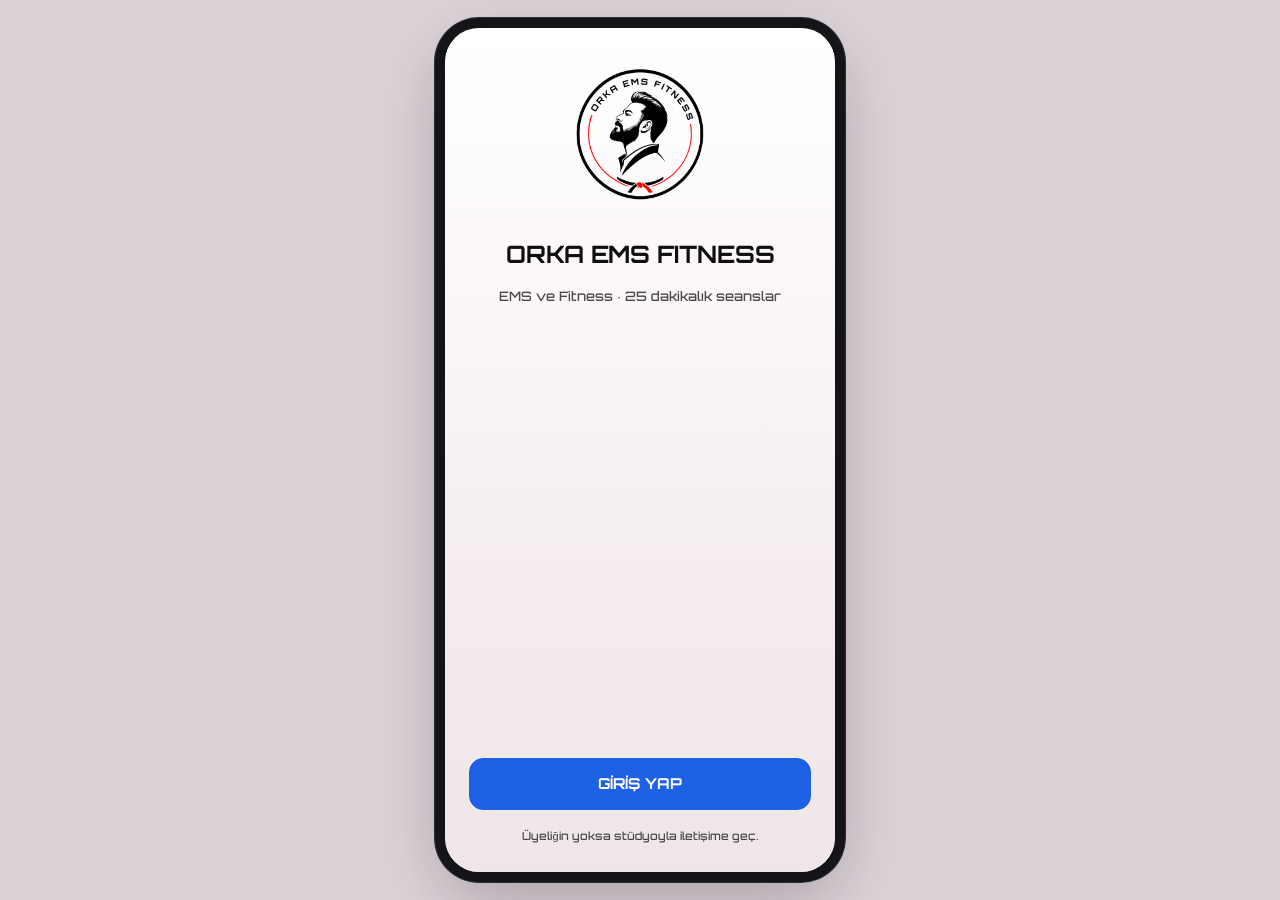
==== uygulama/index.html @ 57547cfa "baseline: recover live production PWA v7 into source control Canlı production (https://orkafitness.v" ====
<!doctype html>
<html lang="tr">
<head>
<meta charset="utf-8">
<meta name="viewport" content="width=device-width, initial-scale=1, viewport-fit=cover">
<title>Orka EMS Fitness — Randevu</title>
<meta name="description" content="Orka EMS Fitness randevu uygulaması. 25 dakikalık EMS ve Fitness seansları, Burdur.">
<meta name="theme-color" content="#faf4f5">
<meta name="apple-mobile-web-app-capable" content="yes">
<meta name="apple-mobile-web-app-status-bar-style" content="default">
<meta name="apple-mobile-web-app-title" content="Orka EMS">
<meta name="mobile-web-app-capable" content="yes">

<meta property="og:title" content="Orka EMS Fitness — Randevu">
<meta property="og:description" content="25 dakikalık EMS ve Fitness seansları. Randevunu uygulamadan al.">
<meta property="og:type" content="website">
<meta property="og:image" content="icons/icon-512.png">
<meta property="og:locale" content="tr_TR">

<link rel="manifest" href="manifest.webmanifest">
<link rel="icon" href="icons/favicon-64.png" sizes="64x64">
<link rel="apple-touch-icon" href="icons/apple-touch-icon.png">

<link rel="preconnect" href="https://fonts.googleapis.com">
<link rel="preconnect" href="https://fonts.gstatic.com" crossorigin>
<link rel="stylesheet" href="https://fonts.googleapis.com/css2?family=Orbitron:wght@500;700&display=swap">
<link rel="stylesheet" href="css/app.css?v=7">
</head>
<body>
<div id="app" class="app"></div>

<!-- ?v= sürüm damgası: tarayıcı ve servis çalışanı önbelleğinin
     güncellemeden sonra eski dosyayı vermesini engeller. Kod değişince artır. -->
<script src="js/rules.js?v=7"></script>
<script src="js/store.js?v=7"></script>
<script src="js/screens.js?v=7"></script>
<script src="js/admin.js?v=7"></script>
<script src="js/app.js?v=7"></script>
</body>
</html>
---- uygulama/css/app.css ----
/* Orka EMS Fitness — tasarım sistemi
   Token'lar Figma dosyasındaki "Orka EMS / Color" koleksiyonuyla birebir aynı.
   Tipografi ve yerleşim kuralları PRD v0.2 §11. */

:root {
  --text: #0f0f12;
  --card: #ffffff;
  --bg-0: #ffffff;
  --bg-1: #faf4f5;
  --bg-2: #f3ebee;
  --bg-3: #efe6ea;
  --blue: #1f61e5;
  --border: #e0e0e5;
  --green: #1f9454;
  --orange: #f58c1a;
  --red: #e8141f;

  --pad: 24px;
  --radius-card: 16px;
  --radius-btn: 14px;
  --tab-h: 82px;

  --font: 'Orbitron', 'Segoe UI', Helvetica, Arial, sans-serif;
}

* { box-sizing: border-box; -webkit-tap-highlight-color: transparent; }

html, body {
  margin: 0;
  height: 100%;
  overscroll-behavior-y: none;
}

body {
  font-family: var(--font);
  font-weight: 500;
  color: var(--text);
  background: #dcd3d8;
  display: flex;
  align-items: center;
  justify-content: center;
  -webkit-font-smoothing: antialiased;
}

/* ---------- telefon kolonu ---------- */
.app {
  position: relative;
  width: 100%;
  max-width: 430px;
  height: 100%;
  background: linear-gradient(180deg, var(--bg-0) 0%, var(--bg-1) 40%, var(--bg-2) 70%, var(--bg-3) 100%);
  display: flex;
  flex-direction: column;
  overflow: hidden;
}

@media (min-width: 560px) and (min-height: 700px) {
  body { padding: 24px 0; }
  .app {
    width: 390px;
    height: min(844px, calc(100vh - 48px));
    border-radius: 34px;
    box-shadow: 0 24px 70px rgba(15, 15, 18, .28), 0 0 0 10px #16161a, 0 0 0 11px #33333a;
  }
}

.view {
  flex: 1;
  overflow-y: auto;
  -webkit-overflow-scrolling: touch;
  padding: 32px var(--pad) 28px;
  display: flex;
  flex-direction: column;
  gap: 18px;
}
.view.has-tabs { padding-bottom: calc(var(--tab-h) + 20px); }
.view.centered { justify-content: center; }
/* Dikey flex'te çocuklar varsayılan olarak ezilir — .spacer dışında hiçbiri küçülmesin */
.view > *:not(.spacer) { flex-shrink: 0; }

/* ---------- tipografi ---------- */
.title { font-size: 24px; font-weight: 700; line-height: 1.2; text-align: center; margin: 0; }
.title.left { text-align: left; }
.sub { font-size: 13px; font-weight: 500; text-align: center; margin: 0; opacity: .75; line-height: 1.5; }
.sub.left { text-align: left; }
.eyebrow {
  font-size: 11px; font-weight: 700; letter-spacing: .22em;
  color: var(--red); margin: 0; text-transform: uppercase;
}
.eyebrow.blue { color: var(--blue); }
.muted { opacity: .55; }
.small { font-size: 11px; }

/* ---------- kart ---------- */
.card {
  background: var(--card);
  border: 1px solid var(--border);
  border-radius: var(--radius-card);
  padding: 18px;
  display: flex;
  flex-direction: column;
  gap: 8px;
}
.card.green  { border-color: var(--green);  border-width: 2px; }
.card.orange { border-color: var(--orange); border-width: 2px; }
.card.red    { border-color: var(--red);    border-width: 2px; }
.card.blue   { border-color: var(--blue);   border-width: 2px; }
.card h3 { margin: 0; font-size: 16px; font-weight: 700; }
.card p  { margin: 0; font-size: 13px; font-weight: 500; line-height: 1.55; }
.card.tap { cursor: pointer; text-align: left; width: 100%; font-family: inherit; color: inherit; }
.card.tap:active { transform: scale(.985); }

/* ---------- buton ---------- */
.btn {
  appearance: none;
  font-family: inherit;
  font-size: 15px;
  font-weight: 700;
  border-radius: var(--radius-btn);
  min-height: 52px;
  padding: 0 18px;
  display: flex;
  align-items: center;
  justify-content: center;
  gap: 8px;
  cursor: pointer;
  border: 1px solid transparent;
  transition: transform .12s ease, opacity .12s ease;
}
.btn:active { transform: scale(.98); }
.btn--primary { background: var(--blue); color: #fff; border-color: var(--blue); }
.btn--secondary { background: var(--card); color: var(--text); border-color: var(--text); min-height: 50px; }
.btn--danger { background: var(--card); color: var(--red); border-color: var(--red); min-height: 50px; }
.btn[disabled] { opacity: .35; pointer-events: none; }
.btn-row { display: flex; gap: 10px; }
.btn-row .btn { flex: 1; }

/* ---------- geri ---------- */
.topbar { display: flex; align-items: center; gap: 10px; min-height: 44px; margin: -6px 0 -4px; }
.back {
  width: 44px; height: 44px; margin-left: -10px;
  display: flex; align-items: center; justify-content: center;
  background: none; border: 0; cursor: pointer; padding: 0;
}
.back svg { display: block; }
.topbar .title { flex: 1; margin-right: 34px; }

/* ---------- durum rozeti ---------- */
.pill {
  display: inline-flex; align-items: center; gap: 6px;
  padding: 4px 9px; border-radius: 999px;
  border: 1px solid var(--border); background: var(--card);
  font-size: 10px; font-weight: 700; letter-spacing: .08em;
  white-space: nowrap;
}
.pill i { width: 7px; height: 7px; border-radius: 50%; background: var(--border); display: block; }
.pill.green  { border-color: var(--green); }  .pill.green i  { background: var(--green); }
.pill.orange { border-color: var(--orange); } .pill.orange i { background: var(--orange); }
.pill.red    { border-color: var(--red); }    .pill.red i    { background: var(--red); }
.pill.blue   { border-color: var(--blue); }   .pill.blue i   { background: var(--blue); }

/* ---------- logo ---------- */
.logo { display: block; margin: 0 auto; }

/* ---------- tarih şeridi ---------- */
.datestrip { display: flex; gap: 10px; overflow-x: auto; padding-bottom: 4px; scrollbar-width: none; }
.datestrip::-webkit-scrollbar { display: none; }
.datechip {
  flex: 0 0 auto; min-width: 78px; padding: 9px 12px;
  border-radius: 12px; border: 1px solid var(--border); background: var(--card);
  font-family: inherit; font-size: 12px; font-weight: 700; color: var(--text);
  cursor: pointer; text-align: center; line-height: 1.35;
}
.datechip span { display: block; font-size: 10px; font-weight: 500; opacity: .6; }
.datechip.active { background: var(--blue); border-color: var(--blue); color: #fff; }
.datechip.active span { opacity: .85; }
.datechip.closed { opacity: .4; }

/* ---------- seans ızgarası ---------- */
.slotgrid { display: grid; grid-template-columns: repeat(3, 1fr); gap: 10px; }
.slot {
  font-family: inherit; cursor: pointer;
  border-radius: 12px; padding: 11px 4px 9px;
  border: 1px solid var(--text); color: var(--text);
  display: flex; flex-direction: column; align-items: center; gap: 3px;
  font-size: 15px; font-weight: 700;
}
.slot em { font-style: normal; font-size: 8px; font-weight: 700; letter-spacing: .06em; opacity: .8; }
.slot.green  { background: var(--green); }
.slot.orange { background: var(--orange); }
.slot.red    { background: var(--red); color: #fff; }
.slot.red em { opacity: .9; }
.slot.sel { outline: 3px solid var(--blue); outline-offset: 2px; }
.slot:disabled { cursor: not-allowed; }

.legend { display: flex; flex-wrap: wrap; gap: 8px; }

/* ---------- alt navigasyon ---------- */
.tabbar {
  position: absolute; left: var(--pad); right: var(--pad); bottom: 16px;
  height: 66px; background: var(--card);
  border: 1px solid var(--border); border-radius: var(--radius-card);
  display: grid; grid-template-columns: repeat(4, 1fr);
  align-items: center;
  box-shadow: 0 6px 20px rgba(15,15,18,.06);
}
.tab {
  background: none; border: 0; cursor: pointer; font-family: inherit;
  display: flex; flex-direction: column; align-items: center; gap: 5px;
  color: var(--text); padding: 0; position: relative;
}
.tab span { font-size: 9px; font-weight: 700; letter-spacing: .04em; }
.tab.active { color: var(--blue); }
.tab .dot {
  position: absolute; top: -3px; right: 50%; margin-right: -19px;
  width: 8px; height: 8px; border-radius: 50%; background: var(--red);
  border: 1.5px solid var(--card);
}

/* ---------- form ---------- */
.field { display: flex; flex-direction: column; gap: 8px; }
.field label { font-size: 11px; font-weight: 700; letter-spacing: .14em; opacity: .7; }
.input {
  font-family: inherit; font-size: 15px; font-weight: 500; color: var(--text);
  background: var(--card); border: 1px solid var(--border);
  border-radius: 12px; min-height: 52px; padding: 0 16px; width: 100%;
}
.input:focus { outline: 2px solid var(--blue); outline-offset: -1px; border-color: var(--blue); }

.codeboxes { display: flex; gap: 10px; width: 100%; }
.codebox {
  /* min-width/width 0 şart: input'un doğal genişliği (~20 karakter) flex'te
     min-width:auto ile taban kabul edilir ve kutular ekranın sağına taşar. */
  flex: 1 1 0; min-width: 0; width: 0;
  height: 58px; text-align: center; padding: 0;
  font-family: inherit; font-size: 20px; font-weight: 700; color: var(--text);
  background: var(--card); border: 1px solid var(--border); border-radius: 12px;
}
.codebox:focus { outline: none; border: 2px solid var(--blue); }

/* ---------- satır / liste ---------- */
.row { display: flex; align-items: center; gap: 10px; }
.row.between { justify-content: space-between; }
.grow { flex: 1; min-width: 0; }
.stack { display: flex; flex-direction: column; gap: 12px; }
.spacer { flex: 1; min-height: 8px; }

.kv {
  display: flex; align-items: center; gap: 12px;
  background: var(--bg-1); border-radius: 12px; padding: 12px 14px;
  font-size: 13px;
}
.kv b { margin-left: auto; font-weight: 700; }

/* ---------- kontenjan çubuğu ---------- */
.meter { display: flex; gap: 4px; height: 9px; }
.meter i { flex: 1; border-radius: 4px; background: var(--border); display: block; }
.meter i.on.green  { background: var(--green); }
.meter i.on.orange { background: var(--orange); }
.meter i.on.red    { background: var(--red); }

/* ---------- toast ---------- */
.toast {
  position: absolute; left: 50%; bottom: calc(var(--tab-h) + 26px);
  transform: translateX(-50%) translateY(10px);
  background: var(--text); color: #fff;
  font-size: 12px; font-weight: 500; letter-spacing: .02em;
  padding: 11px 16px; border-radius: 12px;
  max-width: calc(100% - 48px); text-align: center; line-height: 1.45;
  opacity: 0; pointer-events: none; transition: opacity .2s ease, transform .2s ease;
  z-index: 50;
}
.toast.show { opacity: 1; transform: translateX(-50%) translateY(0); }

/* ---------- yönetici demo ---------- */
.admin-note {
  background: var(--text); color: #fff; border-radius: 12px;
  padding: 12px 14px; font-size: 11px; line-height: 1.55;
}
.admin-note b { color: #fff; }

/* Seans kutuları — uzun dikey liste yerine ızgara */
.slotboxes {
  display: grid; gap: 10px;
  grid-template-columns: repeat(auto-fill, minmax(150px, 1fr));
}
.slotbox {
  background: var(--card); border: 1px solid var(--border);
  border-radius: 14px; padding: 12px;
  display: flex; flex-direction: column; gap: 7px;
}
.slotbox.green  { border-color: var(--green);  border-width: 2px; }
.slotbox.orange { border-color: var(--orange); border-width: 2px; }
.slotbox.red    { border-color: var(--red);    border-width: 2px; }
.slotbox.past   { opacity: .5; }
.slotbox b { font-size: 17px; font-weight: 700; }
.slotbox p { margin: 0; line-height: 1.4; }
.slotbox .who { overflow: hidden; text-overflow: ellipsis; white-space: nowrap; opacity: .7; }
.slotbox .pill { font-size: 9px; padding: 3px 7px; }
.slotbox .slotbtn { min-height: 32px; font-size: 10px; padding: 0 8px; margin-top: auto; }

/* Masaüstü yönetici çubuğu — yalnızca geniş ekranda görünür */
.adminbar { display: none; }

/* Bölüm geçişi — telefonda çip şeridi, masaüstünde üst çubuktaki menü */
.adminnav { display: flex; gap: 8px; overflow-x: auto; scrollbar-width: none; }
.adminnav::-webkit-scrollbar { display: none; }
.navchip {
  flex: 0 0 auto; font-family: inherit; cursor: pointer;
  font-size: 11px; font-weight: 700; letter-spacing: .08em;
  padding: 9px 13px; border-radius: 999px;
  background: var(--card); border: 1px solid var(--border); color: var(--text);
}
.navchip.on { background: var(--blue); border-color: var(--blue); color: #fff; }
.navchip b { color: var(--orange); margin-left: 4px; }
.navchip.on b { color: #fff; }

.adminhead { align-items: flex-end; gap: 12px; flex-wrap: wrap; }
.adminh2 { margin: 0; font-size: 21px; font-weight: 700; display: flex; align-items: center; gap: 10px; flex-wrap: wrap; }

.btn.compact { min-height: 38px; font-size: 11px; padding: 0 13px; }
.input.tiny { min-height: 38px; width: 96px; font-size: 13px; padding: 0 10px; }
.input.search { min-height: 44px; max-width: 320px; font-size: 13px; }

/* İki kolonlu panel düzeni */
.admincols { display: flex; flex-direction: column; gap: 16px; }
.admincols .col { display: flex; flex-direction: column; gap: 16px; min-width: 0; }

/* Liste satırı */
.lrow {
  display: flex; align-items: center; gap: 10px; flex-wrap: wrap;
  background: var(--bg-1); border-radius: 12px; padding: 11px 13px;
}
.lrow b { font-size: 13px; }
.lrow p { margin: 0; }

.reqcard { flex-direction: column; align-items: stretch; gap: 12px; }
.reqcard .row { flex-wrap: wrap; gap: 8px; }
.reqcard p { margin: 4px 0 0; font-size: 13px; }
.reqcard .acts { gap: 8px; }
.reqcard .acts .btn { flex: 1; }

/* Tablolar */
.tablewrap { overflow-x: auto; border-radius: 14px; border: 1px solid var(--border); background: var(--card); }
.datatable, .weektable { width: 100%; border-collapse: collapse; font-size: 12px; }
.datatable th, .weektable th {
  text-align: left; font-size: 9px; font-weight: 700; letter-spacing: .14em;
  padding: 12px 14px; background: var(--bg-1); white-space: nowrap; opacity: .7;
}
.datatable td { padding: 12px 14px; border-top: 1px solid var(--border); white-space: nowrap; }
.datatable td.muted { opacity: .55; }
.datatable td.warn { color: var(--red); font-weight: 700; }
.datatable .mono { font-variant-numeric: tabular-nums; opacity: .7; }

.weektable th { text-align: center; }
.weektable th span { display: block; font-size: 13px; letter-spacing: 0; opacity: .9; }
.weektable th.today { color: var(--blue); opacity: 1; }
.weektable tbody th {
  text-align: left; background: var(--card); border-top: 1px solid var(--border);
  font-size: 11px; letter-spacing: 0; opacity: 1; font-weight: 700;
}
.weektable td { padding: 4px; border-top: 1px solid var(--border); text-align: center; }
.weektable td.off span { opacity: .25; font-size: 11px; }
.wcell {
  width: 100%; min-width: 54px; font-family: inherit; cursor: pointer;
  font-size: 10px; font-weight: 700; letter-spacing: .04em;
  padding: 9px 4px; border-radius: 8px;
  background: var(--card); border: 1px solid var(--border); color: var(--text);
}
.wcell.green  { border-color: var(--green);  border-width: 2px; }
.wcell.orange { border-color: var(--orange); border-width: 2px; background: var(--orange); }
.wcell.red    { border-color: var(--red);    border-width: 2px; background: var(--red); color: #fff; }
.wcell.past   { opacity: .35; }

/* ---------- yönetici paneli: geniş ekran ---------- */
@media (min-width: 900px) {
  .app.full {
    width: 100%; max-width: none; height: 100%;
    border-radius: 0; box-shadow: none;
    background: var(--bg-1);
  }
  .app.full .view { padding: 0; gap: 0; }
  .app.full .view > *:not(.adminbar) {
    width: 100%; max-width: 1400px; margin-left: auto; margin-right: auto;
    padding-left: 32px; padding-right: 32px;
  }
  .app.full .view > * + *:not(.adminbar) { margin-top: 16px; }
  .app.full .view > .spacer { padding: 0; }
  .app.full .topbar { display: none; }

  .app.full .adminbar {
    display: flex; align-items: center; gap: 14px;
    background: var(--card); border-bottom: 1px solid var(--border);
    padding: 12px 32px; margin-bottom: 24px;
    max-width: none !important; padding-left: 32px !important; padding-right: 32px !important;
  }
  .adminbar b { font-size: 13px; letter-spacing: .08em; }
  .adminbar nav { display: flex; gap: 24px; margin-left: 20px; }
  .adminbar nav a { font-size: 12px; font-weight: 700; letter-spacing: .1em; opacity: .75; }
  .adminbar nav a.on { color: var(--blue); opacity: 1; }
  .adminbar .grow { flex: 1; }

  .app.full .slotboxes { grid-template-columns: repeat(auto-fill, minmax(200px, 1fr)); }
  .app.full .card .btn-row { max-width: 420px; margin-left: auto; }
  .app.full .adminnav { display: none; }          /* menü üst çubukta */
  .app.full .adminh2 { font-size: 24px; }

  .app.full .admincols { flex-direction: row; align-items: flex-start; }
  .app.full .admincols .col { flex: 1; }
  .app.full .admincols .col.side { flex: 0 0 380px; }

  .app.full .reqcard { flex-direction: row; align-items: center; }
  .app.full .reqcard .acts { flex: 0 0 auto; }
  .app.full .reqcard .acts .btn { flex: 0 0 auto; }
  .app.full .datatable, .app.full .weektable { font-size: 13px; }
}

@media (min-width: 900px) and (max-width: 1100px) {
  .adminbar nav { display: none; }
}

/* ---------- kurulum çubuğu ---------- */
.install {
  position: absolute; left: var(--pad); right: var(--pad); bottom: 16px;
  background: var(--text); color: #fff; border-radius: var(--radius-card);
  padding: 14px 16px; display: none; align-items: center; gap: 12px; z-index: 40;
}
.install.show { display: flex; }
/* Sekme çubuğu varsa kurulum çubuğu onun üstüne çıkar */
.app:has(.tabbar) .install { bottom: calc(var(--tab-h) + 12px); }
.install p { margin: 0; font-size: 12px; line-height: 1.45; flex: 1; }
.install button {
  font-family: inherit; font-size: 11px; font-weight: 700; letter-spacing: .08em;
  background: #fff; color: var(--text); border: 0; border-radius: 9px;
  padding: 9px 12px; cursor: pointer;
}
.install .x { background: none; color: #fff; opacity: .6; padding: 6px; }

.fade { animation: fade .22s ease both; }
@keyframes fade { from { opacity: 0; transform: translateY(6px); } to { opacity: 1; transform: none; } }

@media (prefers-reduced-motion: reduce) {
  .fade { animation: none; }
  .btn, .card.tap { transition: none; }
}
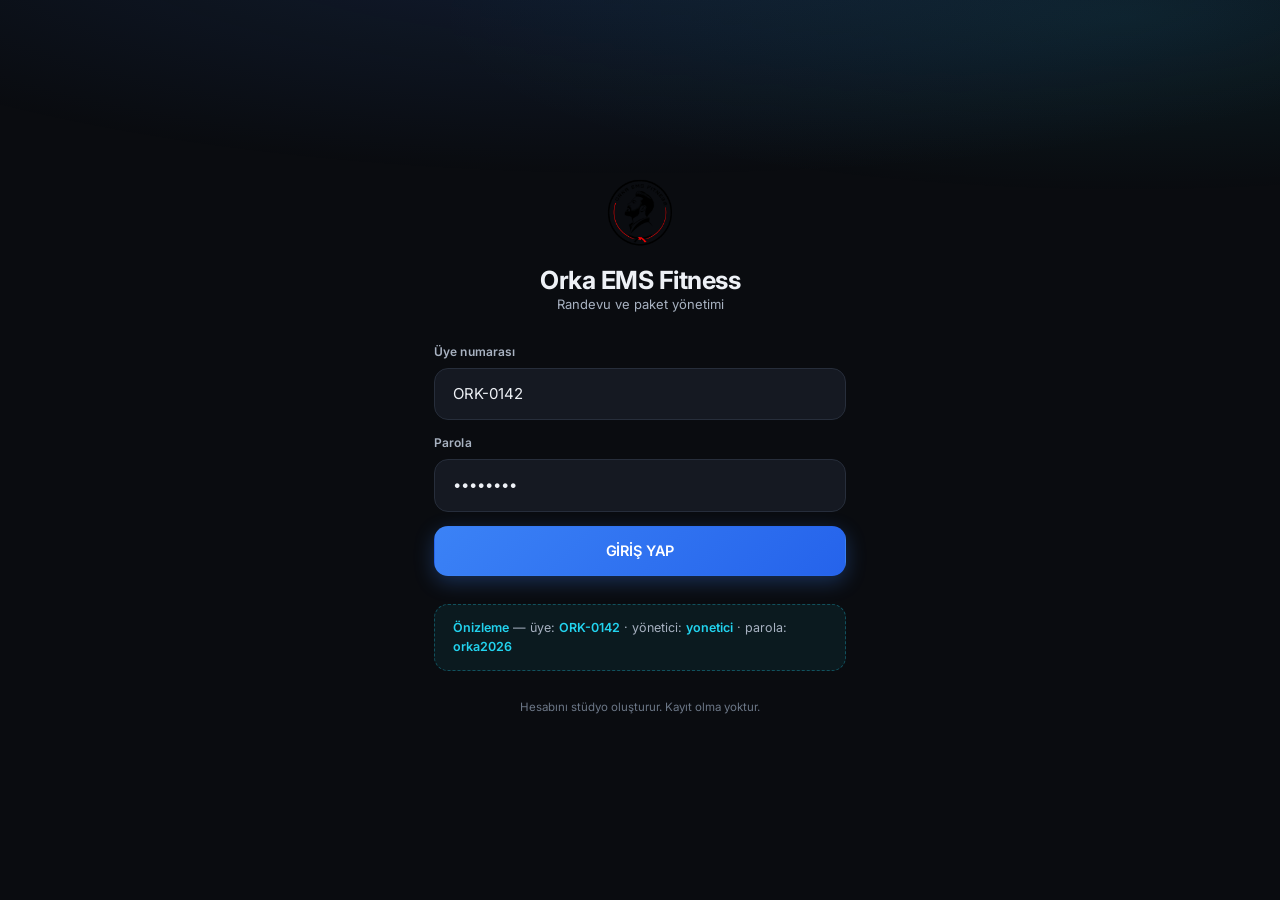
==== commit 1c1fa675: "Demo: v0.5 kurallarıyla çalışan işletme sahibi önizlemesi 17 Ağustos görüşmesinde gösterilmek üzere," ====
--- a/uygulama/index.html
+++ b/uygulama/index.html
@@ -4,18 +4,13 @@
 <meta charset="utf-8">
 <meta name="viewport" content="width=device-width, initial-scale=1, viewport-fit=cover">
 <title>Orka EMS Fitness — Randevu</title>
-<meta name="description" content="Orka EMS Fitness randevu uygulaması. 25 dakikalık EMS ve Fitness seansları, Burdur.">
-<meta name="theme-color" content="#faf4f5">
+<meta name="description" content="Orka EMS Fitness randevu uygulaması. EMS ve Fitness seansları, Burdur.">
+<meta name="theme-color" content="#0A0C10">
 <meta name="apple-mobile-web-app-capable" content="yes">
-<meta name="apple-mobile-web-app-status-bar-style" content="default">
+<meta name="apple-mobile-web-app-status-bar-style" content="black-translucent">
 <meta name="apple-mobile-web-app-title" content="Orka EMS">
 <meta name="mobile-web-app-capable" content="yes">
-
-<meta property="og:title" content="Orka EMS Fitness — Randevu">
-<meta property="og:description" content="25 dakikalık EMS ve Fitness seansları. Randevunu uygulamadan al.">
-<meta property="og:type" content="website">
-<meta property="og:image" content="icons/icon-512.png">
-<meta property="og:locale" content="tr_TR">
+<meta name="robots" content="noindex">
 
 <link rel="manifest" href="manifest.webmanifest">
 <link rel="icon" href="icons/favicon-64.png" sizes="64x64">
@@ -23,18 +18,20 @@
 
 <link rel="preconnect" href="https://fonts.googleapis.com">
 <link rel="preconnect" href="https://fonts.gstatic.com" crossorigin>
-<link rel="stylesheet" href="https://fonts.googleapis.com/css2?family=Orbitron:wght@500;700&display=swap">
-<link rel="stylesheet" href="css/app.css?v=7">
+<link rel="stylesheet" href="https://fonts.googleapis.com/css2?family=Inter:wght@400;500;600;700&display=swap">
+<link rel="stylesheet" href="css/app.css?v=demo1">
 </head>
 <body>
 <div id="app" class="app"></div>
 
-<!-- ?v= sürüm damgası: tarayıcı ve servis çalışanı önbelleğinin
-     güncellemeden sonra eski dosyayı vermesini engeller. Kod değişince artır. -->
-<script src="js/rules.js?v=7"></script>
-<script src="js/store.js?v=7"></script>
-<script src="js/screens.js?v=7"></script>
-<script src="js/admin.js?v=7"></script>
-<script src="js/app.js?v=7"></script>
+<!-- Domain motoru depo kökünden yüklenir (/domain/). Kopya yok, derleme yok:
+     iş kuralları tek yerde kalır ve framework bağımsızlığı korunur. -->
+<script type="module" src="js/main.mjs?v=demo1"></script>
+
+<noscript>
+  <p style="padding:24px;color:#EEF1F6;font-family:sans-serif">
+    Bu uygulama JavaScript gerektirir.
+  </p>
+</noscript>
 </body>
 </html>
--- a/uygulama/css/app.css
+++ b/uygulama/css/app.css
@@ -1,445 +1,497 @@
-/* Orka EMS Fitness — tasarım sistemi
-   Token'lar Figma dosyasındaki "Orka EMS / Color" koleksiyonuyla birebir aynı.
-   Tipografi ve yerleşim kuralları PRD v0.2 §11. */
+/* Orka EMS Fitness — işletme sahibi demosu tasarım sistemi
+   Yön: v0.4 §3 — koyu tema öncelikli, premium, modern sans-serif,
+   kömür yüzeyler, elektrik mavisi vurgu, ölçülü camgöbeği, cömert boşluk. */
 
 :root {
-  --text: #0f0f12;
-  --card: #ffffff;
-  --bg-0: #ffffff;
-  --bg-1: #faf4f5;
-  --bg-2: #f3ebee;
-  --bg-3: #efe6ea;
-  --blue: #1f61e5;
-  --border: #e0e0e5;
-  --green: #1f9454;
-  --orange: #f58c1a;
-  --red: #e8141f;
-
-  --pad: 24px;
-  --radius-card: 16px;
-  --radius-btn: 14px;
-  --tab-h: 82px;
-
-  --font: 'Orbitron', 'Segoe UI', Helvetica, Arial, sans-serif;
-}
-
-* { box-sizing: border-box; -webkit-tap-highlight-color: transparent; }
-
-html, body {
-  margin: 0;
-  height: 100%;
-  overscroll-behavior-y: none;
-}
+  color-scheme: dark;
+
+  --bg:        #0A0C10;
+  --bg-soft:   #0F1218;
+  --surface:   #151922;
+  --surface-2: #1C212C;
+  --surface-3: #232936;
+  --border:    #272E3B;
+  --border-soft: #1E2430;
+
+  --text:      #EEF1F6;
+  --text-2:    #A8B2C1;
+  --muted:     #6C7787;
+
+  --accent:    #3B82F6;
+  --accent-2:  #22D3EE;
+  --accent-dim: #1E3A8A;
+
+  --ok:        #34D399;
+  --warn:      #FBBF24;
+  --bad:       #F87171;
+
+  --r-sm: 10px;
+  --r:    14px;
+  --r-lg: 20px;
+  --r-xl: 28px;
+
+  --sp-1: 6px;  --sp-2: 10px; --sp-3: 14px;
+  --sp-4: 18px; --sp-5: 24px; --sp-6: 32px; --sp-7: 44px;
+
+  --shadow: 0 1px 2px rgba(0,0,0,.4), 0 8px 24px rgba(0,0,0,.28);
+  --shadow-lg: 0 2px 4px rgba(0,0,0,.4), 0 20px 48px rgba(0,0,0,.44);
+
+  --font: 'Inter', -apple-system, BlinkMacSystemFont, 'Segoe UI', Roboto, sans-serif;
+
+  --tab-h: 62px;
+  --safe-b: env(safe-area-inset-bottom, 0px);
+  --safe-t: env(safe-area-inset-top, 0px);
+}
+
+* { box-sizing: border-box; margin: 0; padding: 0; -webkit-tap-highlight-color: transparent; }
+
+html, body { height: 100%; }
 
 body {
+  background: var(--bg);
+  color: var(--text);
   font-family: var(--font);
-  font-weight: 500;
-  color: var(--text);
-  background: #dcd3d8;
-  display: flex;
-  align-items: center;
-  justify-content: center;
+  font-size: 15px;
+  line-height: 1.5;
   -webkit-font-smoothing: antialiased;
-}
-
-/* ---------- telefon kolonu ---------- */
+  overflow-x: hidden;
+}
+
+/* Uygulama kabuğu — telefon çerçevesi, geniş ekranda ortalanır */
 .app {
   position: relative;
   width: 100%;
-  max-width: 430px;
-  height: 100%;
-  background: linear-gradient(180deg, var(--bg-0) 0%, var(--bg-1) 40%, var(--bg-2) 70%, var(--bg-3) 100%);
+  max-width: 460px;
+  min-height: 100dvh;
+  margin: 0 auto;
+  background: var(--bg);
   display: flex;
   flex-direction: column;
-  overflow: hidden;
-}
-
-@media (min-width: 560px) and (min-height: 700px) {
-  body { padding: 24px 0; }
-  .app {
-    width: 390px;
-    height: min(844px, calc(100vh - 48px));
-    border-radius: 34px;
-    box-shadow: 0 24px 70px rgba(15, 15, 18, .28), 0 0 0 10px #16161a, 0 0 0 11px #33333a;
-  }
+  overflow-x: hidden;
+}
+.app.wide { max-width: none; }
+
+/* Arka plandaki yumuşak ışık — düz siyahı kırar */
+.app::before {
+  content: '';
+  position: fixed;
+  inset: 0 0 auto 0;
+  height: 420px;
+  background:
+    radial-gradient(120% 100% at 50% -20%, rgba(59,130,246,.16), transparent 62%),
+    radial-gradient(90% 70% at 88% 4%, rgba(34,211,238,.09), transparent 60%);
+  pointer-events: none;
+  z-index: 0;
 }
 
 .view {
+  position: relative;
+  z-index: 1;
   flex: 1;
-  overflow-y: auto;
-  -webkit-overflow-scrolling: touch;
-  padding: 32px var(--pad) 28px;
   display: flex;
   flex-direction: column;
-  gap: 18px;
-}
-.view.has-tabs { padding-bottom: calc(var(--tab-h) + 20px); }
-.view.centered { justify-content: center; }
-/* Dikey flex'te çocuklar varsayılan olarak ezilir — .spacer dışında hiçbiri küçülmesin */
-.view > *:not(.spacer) { flex-shrink: 0; }
+  gap: var(--sp-4);
+  padding: calc(var(--safe-t) + var(--sp-5)) var(--sp-5) var(--sp-6);
+  animation: rise .28s cubic-bezier(.2,.7,.3,1);
+}
+.view.has-tabs { padding-bottom: calc(var(--tab-h) + var(--safe-b) + var(--sp-6)); }
+.view > * { flex-shrink: 0; }
+
+@keyframes rise { from { opacity: 0; transform: translateY(8px); } to { opacity: 1; transform: none; } }
 
 /* ---------- tipografi ---------- */
-.title { font-size: 24px; font-weight: 700; line-height: 1.2; text-align: center; margin: 0; }
-.title.left { text-align: left; }
-.sub { font-size: 13px; font-weight: 500; text-align: center; margin: 0; opacity: .75; line-height: 1.5; }
-.sub.left { text-align: left; }
+h1 { font-size: 25px; font-weight: 700; letter-spacing: -.02em; line-height: 1.2; }
+h2 { font-size: 19px; font-weight: 650; letter-spacing: -.015em; }
+h3 { font-size: 16px; font-weight: 600; letter-spacing: -.01em; }
+p  { color: var(--text-2); }
+.small  { font-size: 13px; }
+.tiny   { font-size: 11.5px; }
+.muted  { color: var(--muted); }
+.dim    { color: var(--text-2); }
+.center { text-align: center; }
+.mono   { font-variant-numeric: tabular-nums; }
+
 .eyebrow {
-  font-size: 11px; font-weight: 700; letter-spacing: .22em;
-  color: var(--red); margin: 0; text-transform: uppercase;
-}
-.eyebrow.blue { color: var(--blue); }
-.muted { opacity: .55; }
-.small { font-size: 11px; }
-
-/* ---------- kart ---------- */
+  font-size: 11px; font-weight: 650; letter-spacing: .09em;
+  text-transform: uppercase; color: var(--muted);
+}
+.eyebrow.accent { color: var(--accent-2); }
+
+.row { display: flex; align-items: center; gap: var(--sp-3); }
+.row.between { justify-content: space-between; }
+.row.wrap { flex-wrap: wrap; }
+.grow { flex: 1; }
+.stack { display: flex; flex-direction: column; gap: var(--sp-3); }
+.stack.tight { gap: var(--sp-2); }
+
+/* ---------- üst çubuk ---------- */
+.topbar {
+  display: flex; align-items: center; gap: var(--sp-3);
+  min-height: 40px; margin-bottom: calc(var(--sp-1) * -1);
+}
+.topbar h1 { flex: 1; font-size: 21px; }
+.iconbtn {
+  display: grid; place-items: center;
+  width: 40px; height: 40px; flex: 0 0 40px;
+  border-radius: 12px; border: 1px solid var(--border);
+  background: var(--surface); color: var(--text);
+  cursor: pointer; transition: background .15s, border-color .15s;
+}
+.iconbtn:hover { background: var(--surface-2); border-color: var(--surface-3); }
+.iconbtn.ghost { background: transparent; border-color: transparent; }
+.iconbtn.ghost:hover { background: var(--surface); }
+
+/* ---------- kartlar ---------- */
 .card {
-  background: var(--card);
-  border: 1px solid var(--border);
-  border-radius: var(--radius-card);
-  padding: 18px;
-  display: flex;
-  flex-direction: column;
-  gap: 8px;
-}
-.card.green  { border-color: var(--green);  border-width: 2px; }
-.card.orange { border-color: var(--orange); border-width: 2px; }
-.card.red    { border-color: var(--red);    border-width: 2px; }
-.card.blue   { border-color: var(--blue);   border-width: 2px; }
-.card h3 { margin: 0; font-size: 16px; font-weight: 700; }
-.card p  { margin: 0; font-size: 13px; font-weight: 500; line-height: 1.55; }
-.card.tap { cursor: pointer; text-align: left; width: 100%; font-family: inherit; color: inherit; }
-.card.tap:active { transform: scale(.985); }
-
-/* ---------- buton ---------- */
+  background: var(--surface);
+  border: 1px solid var(--border-soft);
+  border-radius: var(--r-lg);
+  padding: var(--sp-4);
+  display: flex; flex-direction: column; gap: var(--sp-2);
+}
+.card.flat { background: var(--bg-soft); }
+.card.tap {
+  cursor: pointer; text-align: left; width: 100%;
+  font: inherit; color: inherit;
+  transition: transform .12s, border-color .15s, background .15s;
+}
+.card.tap:hover { border-color: var(--surface-3); background: var(--surface-2); }
+.card.tap:active { transform: scale(.988); }
+
+/* Öne çıkan kart — sıradaki randevu */
+.hero {
+  position: relative; overflow: hidden;
+  background: linear-gradient(152deg, #1B2A4A 0%, #16202F 46%, var(--surface) 100%);
+  border: 1px solid rgba(59,130,246,.28);
+  border-radius: var(--r-xl);
+  padding: var(--sp-5);
+  display: flex; flex-direction: column; gap: var(--sp-3);
+}
+.hero::after {
+  content: ''; position: absolute; right: -60px; top: -70px;
+  width: 210px; height: 210px; border-radius: 50%;
+  background: radial-gradient(circle, rgba(34,211,238,.20), transparent 68%);
+}
+.hero > * { position: relative; z-index: 1; }
+.hero .when { font-size: 30px; font-weight: 700; letter-spacing: -.03em; }
+
+/* ---------- düğmeler ---------- */
 .btn {
-  appearance: none;
-  font-family: inherit;
-  font-size: 15px;
-  font-weight: 700;
-  border-radius: var(--radius-btn);
-  min-height: 52px;
-  padding: 0 18px;
-  display: flex;
-  align-items: center;
-  justify-content: center;
-  gap: 8px;
-  cursor: pointer;
-  border: 1px solid transparent;
-  transition: transform .12s ease, opacity .12s ease;
-}
-.btn:active { transform: scale(.98); }
-.btn--primary { background: var(--blue); color: #fff; border-color: var(--blue); }
-.btn--secondary { background: var(--card); color: var(--text); border-color: var(--text); min-height: 50px; }
-.btn--danger { background: var(--card); color: var(--red); border-color: var(--red); min-height: 50px; }
-.btn[disabled] { opacity: .35; pointer-events: none; }
-.btn-row { display: flex; gap: 10px; }
-.btn-row .btn { flex: 1; }
-
-/* ---------- geri ---------- */
-.topbar { display: flex; align-items: center; gap: 10px; min-height: 44px; margin: -6px 0 -4px; }
-.back {
-  width: 44px; height: 44px; margin-left: -10px;
-  display: flex; align-items: center; justify-content: center;
-  background: none; border: 0; cursor: pointer; padding: 0;
-}
-.back svg { display: block; }
-.topbar .title { flex: 1; margin-right: 34px; }
-
-/* ---------- durum rozeti ---------- */
+  display: inline-flex; align-items: center; justify-content: center; gap: 8px;
+  min-height: 50px; padding: 0 var(--sp-5);
+  border-radius: var(--r); border: 1px solid transparent;
+  font: inherit; font-size: 14.5px; font-weight: 600; letter-spacing: -.01em;
+  cursor: pointer; width: 100%;
+  transition: transform .12s, filter .15s, background .15s;
+}
+.btn:active { transform: scale(.985); }
+.btn--primary {
+  background: linear-gradient(135deg, var(--accent), #2563EB);
+  color: #fff; box-shadow: 0 6px 20px rgba(59,130,246,.30);
+}
+.btn--primary:hover { filter: brightness(1.08); }
+.btn--secondary { background: var(--surface-2); color: var(--text); border-color: var(--border); }
+.btn--secondary:hover { background: var(--surface-3); }
+.btn--ghost { background: transparent; color: var(--text-2); border-color: var(--border); }
+.btn--ghost:hover { color: var(--text); border-color: var(--surface-3); }
+.btn--danger { background: rgba(248,113,113,.12); color: var(--bad); border-color: rgba(248,113,113,.3); }
+.btn--danger:hover { background: rgba(248,113,113,.2); }
+.btn.compact { min-height: 40px; padding: 0 var(--sp-4); font-size: 13px; width: auto; }
+.btn[disabled] { opacity: .42; pointer-events: none; }
+
+/* ---------- rozetler ---------- */
 .pill {
   display: inline-flex; align-items: center; gap: 6px;
-  padding: 4px 9px; border-radius: 999px;
-  border: 1px solid var(--border); background: var(--card);
-  font-size: 10px; font-weight: 700; letter-spacing: .08em;
+  padding: 5px 11px; border-radius: 999px;
+  font-size: 11.5px; font-weight: 600; letter-spacing: .01em;
+  background: var(--surface-2); color: var(--text-2); border: 1px solid var(--border);
   white-space: nowrap;
 }
-.pill i { width: 7px; height: 7px; border-radius: 50%; background: var(--border); display: block; }
-.pill.green  { border-color: var(--green); }  .pill.green i  { background: var(--green); }
-.pill.orange { border-color: var(--orange); } .pill.orange i { background: var(--orange); }
-.pill.red    { border-color: var(--red); }    .pill.red i    { background: var(--red); }
-.pill.blue   { border-color: var(--blue); }   .pill.blue i   { background: var(--blue); }
-
-/* ---------- logo ---------- */
-.logo { display: block; margin: 0 auto; }
+.pill i { width: 6px; height: 6px; border-radius: 50%; background: currentColor; }
+.pill.ok   { color: var(--ok);   background: rgba(52,211,153,.10); border-color: rgba(52,211,153,.26); }
+.pill.warn { color: var(--warn); background: rgba(251,191,36,.10); border-color: rgba(251,191,36,.26); }
+.pill.bad  { color: var(--bad);  background: rgba(248,113,113,.10); border-color: rgba(248,113,113,.26); }
+.pill.blue { color: var(--accent-2); background: rgba(34,211,238,.10); border-color: rgba(34,211,238,.26); }
+
+/* ---------- kullanım ölçerleri ---------- */
+.usage { display: flex; gap: var(--sp-3); }
+.usage .cell {
+  flex: 1; background: var(--surface); border: 1px solid var(--border-soft);
+  border-radius: var(--r); padding: var(--sp-3) var(--sp-4);
+  display: flex; flex-direction: column; gap: 8px;
+}
+.usage .val { font-size: 21px; font-weight: 700; letter-spacing: -.02em; }
+.usage .val span { font-size: 13px; font-weight: 500; color: var(--muted); }
+.bar { height: 5px; border-radius: 99px; background: var(--surface-3); overflow: hidden; }
+.bar > i { display: block; height: 100%; border-radius: 99px;
+  background: linear-gradient(90deg, var(--accent), var(--accent-2)); }
+
+/* ---------- seçim listeleri ---------- */
+.choice {
+  display: flex; align-items: center; gap: var(--sp-4);
+  background: var(--surface); border: 1px solid var(--border-soft);
+  border-radius: var(--r-lg); padding: var(--sp-4) var(--sp-4);
+  cursor: pointer; width: 100%; text-align: left; font: inherit; color: inherit;
+  transition: border-color .15s, background .15s, transform .12s;
+}
+.choice:hover { border-color: var(--accent); background: var(--surface-2); }
+.choice:active { transform: scale(.99); }
+.choice .ico {
+  display: grid; place-items: center; width: 46px; height: 46px; flex: 0 0 46px;
+  border-radius: 14px; background: rgba(59,130,246,.13); color: var(--accent-2);
+}
+.choice .txt { flex: 1; display: flex; flex-direction: column; gap: 2px; }
 
 /* ---------- tarih şeridi ---------- */
-.datestrip { display: flex; gap: 10px; overflow-x: auto; padding-bottom: 4px; scrollbar-width: none; }
-.datestrip::-webkit-scrollbar { display: none; }
-.datechip {
-  flex: 0 0 auto; min-width: 78px; padding: 9px 12px;
-  border-radius: 12px; border: 1px solid var(--border); background: var(--card);
-  font-family: inherit; font-size: 12px; font-weight: 700; color: var(--text);
-  cursor: pointer; text-align: center; line-height: 1.35;
-}
-.datechip span { display: block; font-size: 10px; font-weight: 500; opacity: .6; }
-.datechip.active { background: var(--blue); border-color: var(--blue); color: #fff; }
-.datechip.active span { opacity: .85; }
-.datechip.closed { opacity: .4; }
-
-/* ---------- seans ızgarası ---------- */
-.slotgrid { display: grid; grid-template-columns: repeat(3, 1fr); gap: 10px; }
+.daystrip {
+  display: flex; gap: 8px; overflow-x: auto; padding-bottom: 4px;
+  scrollbar-width: none; -ms-overflow-style: none;
+}
+.daystrip::-webkit-scrollbar { display: none; }
+.day {
+  flex: 0 0 58px; display: flex; flex-direction: column; align-items: center; gap: 3px;
+  padding: 11px 0; border-radius: var(--r); cursor: pointer;
+  background: var(--surface); border: 1px solid var(--border-soft);
+  font: inherit; color: var(--text-2);
+  transition: background .15s, border-color .15s, color .15s;
+}
+.day b { font-size: 18px; font-weight: 700; color: var(--text); letter-spacing: -.02em; }
+.day em { font-style: normal; font-size: 10.5px; letter-spacing: .05em; text-transform: uppercase; }
+.day.on {
+  background: linear-gradient(150deg, var(--accent), #2563EB);
+  border-color: transparent; color: rgba(255,255,255,.85);
+  box-shadow: 0 6px 18px rgba(59,130,246,.32);
+}
+.day.on b { color: #fff; }
+.day.off { opacity: .32; pointer-events: none; }
+
+/* ---------- saat ızgarası ---------- */
+.slots { display: grid; grid-template-columns: repeat(3, 1fr); gap: 9px; }
 .slot {
-  font-family: inherit; cursor: pointer;
-  border-radius: 12px; padding: 11px 4px 9px;
-  border: 1px solid var(--text); color: var(--text);
+  padding: 13px 4px; border-radius: var(--r-sm); cursor: pointer;
+  background: var(--surface); border: 1px solid var(--border-soft);
+  font: inherit; font-size: 15px; font-weight: 600; color: var(--text);
+  font-variant-numeric: tabular-nums;
   display: flex; flex-direction: column; align-items: center; gap: 3px;
-  font-size: 15px; font-weight: 700;
-}
-.slot em { font-style: normal; font-size: 8px; font-weight: 700; letter-spacing: .06em; opacity: .8; }
-.slot.green  { background: var(--green); }
-.slot.orange { background: var(--orange); }
-.slot.red    { background: var(--red); color: #fff; }
-.slot.red em { opacity: .9; }
-.slot.sel { outline: 3px solid var(--blue); outline-offset: 2px; }
-.slot:disabled { cursor: not-allowed; }
-
-.legend { display: flex; flex-wrap: wrap; gap: 8px; }
+  transition: border-color .15s, background .15s, transform .12s;
+}
+.slot small { font-size: 10px; font-weight: 500; letter-spacing: .04em; text-transform: uppercase; color: var(--muted); }
+.slot:hover:not(.off) { border-color: var(--accent); background: var(--surface-2); }
+.slot:active:not(.off) { transform: scale(.97); }
+.slot.on {
+  background: linear-gradient(150deg, var(--accent), #2563EB);
+  border-color: transparent; color: #fff;
+  box-shadow: 0 6px 18px rgba(59,130,246,.32);
+}
+.slot.on small { color: rgba(255,255,255,.8); }
+.slot.off { opacity: .3; cursor: not-allowed; }
+.slot.off small { color: var(--muted); }
+
+/* ---------- anahtar (çift modu) ---------- */
+.switch {
+  display: flex; align-items: center; gap: var(--sp-3);
+  background: var(--bg-soft); border: 1px solid var(--border);
+  border-radius: var(--r); padding: var(--sp-3) var(--sp-4);
+  cursor: pointer; width: 100%; text-align: left; font: inherit; color: inherit;
+}
+.switch:hover { border-color: var(--surface-3); }
+.switch .knob {
+  flex: 0 0 44px; width: 44px; height: 26px; border-radius: 99px;
+  background: var(--surface-3); position: relative; transition: background .18s;
+}
+.switch .knob::after {
+  content: ''; position: absolute; top: 3px; left: 3px;
+  width: 20px; height: 20px; border-radius: 50%; background: #fff;
+  transition: transform .18s cubic-bezier(.2,.8,.2,1);
+}
+.switch.on .knob { background: var(--accent); }
+.switch.on .knob::after { transform: translateX(18px); }
 
 /* ---------- alt navigasyon ---------- */
 .tabbar {
-  position: absolute; left: var(--pad); right: var(--pad); bottom: 16px;
-  height: 66px; background: var(--card);
-  border: 1px solid var(--border); border-radius: var(--radius-card);
+  position: fixed; left: 50%; transform: translateX(-50%); bottom: 0;
+  width: 100%; max-width: 460px; z-index: 20;
   display: grid; grid-template-columns: repeat(4, 1fr);
-  align-items: center;
-  box-shadow: 0 6px 20px rgba(15,15,18,.06);
+  height: calc(var(--tab-h) + var(--safe-b));
+  padding-bottom: var(--safe-b);
+  background: rgba(12,15,20,.86);
+  backdrop-filter: blur(18px); -webkit-backdrop-filter: blur(18px);
+  border-top: 1px solid var(--border-soft);
 }
 .tab {
-  background: none; border: 0; cursor: pointer; font-family: inherit;
-  display: flex; flex-direction: column; align-items: center; gap: 5px;
-  color: var(--text); padding: 0; position: relative;
-}
-.tab span { font-size: 9px; font-weight: 700; letter-spacing: .04em; }
-.tab.active { color: var(--blue); }
+  display: flex; flex-direction: column; align-items: center; justify-content: center; gap: 3px;
+  background: none; border: none; cursor: pointer; position: relative;
+  color: var(--muted); font: inherit; font-size: 10.5px; font-weight: 550;
+  transition: color .15s;
+}
+.tab.on { color: var(--accent-2); }
 .tab .dot {
-  position: absolute; top: -3px; right: 50%; margin-right: -19px;
-  width: 8px; height: 8px; border-radius: 50%; background: var(--red);
-  border: 1.5px solid var(--card);
-}
-
-/* ---------- form ---------- */
-.field { display: flex; flex-direction: column; gap: 8px; }
-.field label { font-size: 11px; font-weight: 700; letter-spacing: .14em; opacity: .7; }
-.input {
-  font-family: inherit; font-size: 15px; font-weight: 500; color: var(--text);
-  background: var(--card); border: 1px solid var(--border);
-  border-radius: 12px; min-height: 52px; padding: 0 16px; width: 100%;
-}
-.input:focus { outline: 2px solid var(--blue); outline-offset: -1px; border-color: var(--blue); }
-
-.codeboxes { display: flex; gap: 10px; width: 100%; }
-.codebox {
-  /* min-width/width 0 şart: input'un doğal genişliği (~20 karakter) flex'te
-     min-width:auto ile taban kabul edilir ve kutular ekranın sağına taşar. */
-  flex: 1 1 0; min-width: 0; width: 0;
-  height: 58px; text-align: center; padding: 0;
-  font-family: inherit; font-size: 20px; font-weight: 700; color: var(--text);
-  background: var(--card); border: 1px solid var(--border); border-radius: 12px;
-}
-.codebox:focus { outline: none; border: 2px solid var(--blue); }
-
-/* ---------- satır / liste ---------- */
-.row { display: flex; align-items: center; gap: 10px; }
-.row.between { justify-content: space-between; }
-.grow { flex: 1; min-width: 0; }
-.stack { display: flex; flex-direction: column; gap: 12px; }
-.spacer { flex: 1; min-height: 8px; }
-
-.kv {
-  display: flex; align-items: center; gap: 12px;
-  background: var(--bg-1); border-radius: 12px; padding: 12px 14px;
-  font-size: 13px;
-}
-.kv b { margin-left: auto; font-weight: 700; }
-
-/* ---------- kontenjan çubuğu ---------- */
-.meter { display: flex; gap: 4px; height: 9px; }
-.meter i { flex: 1; border-radius: 4px; background: var(--border); display: block; }
-.meter i.on.green  { background: var(--green); }
-.meter i.on.orange { background: var(--orange); }
-.meter i.on.red    { background: var(--red); }
-
-/* ---------- toast ---------- */
+  position: absolute; top: 9px; right: calc(50% - 17px);
+  width: 7px; height: 7px; border-radius: 50%; background: var(--bad);
+  border: 2px solid #0C0F14;
+}
+
+/* ---------- bildirim ---------- */
 .toast {
-  position: absolute; left: 50%; bottom: calc(var(--tab-h) + 26px);
-  transform: translateX(-50%) translateY(10px);
-  background: var(--text); color: #fff;
-  font-size: 12px; font-weight: 500; letter-spacing: .02em;
-  padding: 11px 16px; border-radius: 12px;
-  max-width: calc(100% - 48px); text-align: center; line-height: 1.45;
-  opacity: 0; pointer-events: none; transition: opacity .2s ease, transform .2s ease;
-  z-index: 50;
-}
-.toast.show { opacity: 1; transform: translateX(-50%) translateY(0); }
-
-/* ---------- yönetici demo ---------- */
-.admin-note {
-  background: var(--text); color: #fff; border-radius: 12px;
-  padding: 12px 14px; font-size: 11px; line-height: 1.55;
-}
-.admin-note b { color: #fff; }
-
-/* Seans kutuları — uzun dikey liste yerine ızgara */
-.slotboxes {
-  display: grid; gap: 10px;
-  grid-template-columns: repeat(auto-fill, minmax(150px, 1fr));
-}
-.slotbox {
-  background: var(--card); border: 1px solid var(--border);
-  border-radius: 14px; padding: 12px;
-  display: flex; flex-direction: column; gap: 7px;
-}
-.slotbox.green  { border-color: var(--green);  border-width: 2px; }
-.slotbox.orange { border-color: var(--orange); border-width: 2px; }
-.slotbox.red    { border-color: var(--red);    border-width: 2px; }
-.slotbox.past   { opacity: .5; }
-.slotbox b { font-size: 17px; font-weight: 700; }
-.slotbox p { margin: 0; line-height: 1.4; }
-.slotbox .who { overflow: hidden; text-overflow: ellipsis; white-space: nowrap; opacity: .7; }
-.slotbox .pill { font-size: 9px; padding: 3px 7px; }
-.slotbox .slotbtn { min-height: 32px; font-size: 10px; padding: 0 8px; margin-top: auto; }
-
-/* Masaüstü yönetici çubuğu — yalnızca geniş ekranda görünür */
-.adminbar { display: none; }
-
-/* Bölüm geçişi — telefonda çip şeridi, masaüstünde üst çubuktaki menü */
-.adminnav { display: flex; gap: 8px; overflow-x: auto; scrollbar-width: none; }
-.adminnav::-webkit-scrollbar { display: none; }
-.navchip {
-  flex: 0 0 auto; font-family: inherit; cursor: pointer;
-  font-size: 11px; font-weight: 700; letter-spacing: .08em;
-  padding: 9px 13px; border-radius: 999px;
-  background: var(--card); border: 1px solid var(--border); color: var(--text);
-}
-.navchip.on { background: var(--blue); border-color: var(--blue); color: #fff; }
-.navchip b { color: var(--orange); margin-left: 4px; }
-.navchip.on b { color: #fff; }
-
-.adminhead { align-items: flex-end; gap: 12px; flex-wrap: wrap; }
-.adminh2 { margin: 0; font-size: 21px; font-weight: 700; display: flex; align-items: center; gap: 10px; flex-wrap: wrap; }
-
-.btn.compact { min-height: 38px; font-size: 11px; padding: 0 13px; }
-.input.tiny { min-height: 38px; width: 96px; font-size: 13px; padding: 0 10px; }
-.input.search { min-height: 44px; max-width: 320px; font-size: 13px; }
-
-/* İki kolonlu panel düzeni */
-.admincols { display: flex; flex-direction: column; gap: 16px; }
-.admincols .col { display: flex; flex-direction: column; gap: 16px; min-width: 0; }
-
-/* Liste satırı */
-.lrow {
-  display: flex; align-items: center; gap: 10px; flex-wrap: wrap;
-  background: var(--bg-1); border-radius: 12px; padding: 11px 13px;
-}
-.lrow b { font-size: 13px; }
-.lrow p { margin: 0; }
-
-.reqcard { flex-direction: column; align-items: stretch; gap: 12px; }
-.reqcard .row { flex-wrap: wrap; gap: 8px; }
-.reqcard p { margin: 4px 0 0; font-size: 13px; }
-.reqcard .acts { gap: 8px; }
-.reqcard .acts .btn { flex: 1; }
-
-/* Tablolar */
-.tablewrap { overflow-x: auto; border-radius: 14px; border: 1px solid var(--border); background: var(--card); }
-.datatable, .weektable { width: 100%; border-collapse: collapse; font-size: 12px; }
-.datatable th, .weektable th {
-  text-align: left; font-size: 9px; font-weight: 700; letter-spacing: .14em;
-  padding: 12px 14px; background: var(--bg-1); white-space: nowrap; opacity: .7;
-}
-.datatable td { padding: 12px 14px; border-top: 1px solid var(--border); white-space: nowrap; }
-.datatable td.muted { opacity: .55; }
-.datatable td.warn { color: var(--red); font-weight: 700; }
-.datatable .mono { font-variant-numeric: tabular-nums; opacity: .7; }
-
-.weektable th { text-align: center; }
-.weektable th span { display: block; font-size: 13px; letter-spacing: 0; opacity: .9; }
-.weektable th.today { color: var(--blue); opacity: 1; }
-.weektable tbody th {
-  text-align: left; background: var(--card); border-top: 1px solid var(--border);
-  font-size: 11px; letter-spacing: 0; opacity: 1; font-weight: 700;
-}
-.weektable td { padding: 4px; border-top: 1px solid var(--border); text-align: center; }
-.weektable td.off span { opacity: .25; font-size: 11px; }
-.wcell {
-  width: 100%; min-width: 54px; font-family: inherit; cursor: pointer;
-  font-size: 10px; font-weight: 700; letter-spacing: .04em;
-  padding: 9px 4px; border-radius: 8px;
-  background: var(--card); border: 1px solid var(--border); color: var(--text);
-}
-.wcell.green  { border-color: var(--green);  border-width: 2px; }
-.wcell.orange { border-color: var(--orange); border-width: 2px; background: var(--orange); }
-.wcell.red    { border-color: var(--red);    border-width: 2px; background: var(--red); color: #fff; }
-.wcell.past   { opacity: .35; }
-
-/* ---------- yönetici paneli: geniş ekran ---------- */
+  position: fixed; left: 50%; bottom: calc(var(--tab-h) + var(--safe-b) + 18px);
+  transform: translate(-50%, 14px); z-index: 60;
+  max-width: 400px; width: calc(100% - 40px);
+  background: var(--surface-3); color: var(--text);
+  border: 1px solid var(--border); border-radius: var(--r);
+  padding: 13px 16px; font-size: 13.5px; box-shadow: var(--shadow-lg);
+  opacity: 0; pointer-events: none; transition: opacity .2s, transform .2s;
+}
+.toast.show { opacity: 1; transform: translate(-50%, 0); }
+.toast.bad { border-color: rgba(248,113,113,.4); }
+
+/* ---------- boş durum ---------- */
+.empty {
+  display: flex; flex-direction: column; align-items: center; gap: var(--sp-3);
+  padding: var(--sp-7) var(--sp-4); text-align: center;
+  border: 1px dashed var(--border); border-radius: var(--r-lg); color: var(--muted);
+}
+
+/* ---------- giriş ---------- */
+.field { display: flex; flex-direction: column; gap: 7px; }
+.field label { font-size: 12px; font-weight: 600; color: var(--text-2); letter-spacing: .01em; }
+.field input, .field select, .field textarea {
+  background: var(--surface); border: 1px solid var(--border); border-radius: var(--r);
+  padding: 14px var(--sp-4); color: var(--text); font: inherit; font-size: 15px;
+  width: 100%; transition: border-color .15s;
+}
+.field input:focus, .field select:focus, .field textarea:focus {
+  outline: none; border-color: var(--accent);
+  box-shadow: 0 0 0 3px rgba(59,130,246,.16);
+}
+.field input::placeholder { color: var(--muted); }
+
+.brand { display: flex; flex-direction: column; align-items: center; gap: var(--sp-3); }
+.brand img { width: 76px; height: 76px; border-radius: 22px; }
+
+.demohint {
+  background: rgba(34,211,238,.07); border: 1px dashed rgba(34,211,238,.3);
+  border-radius: var(--r); padding: var(--sp-3) var(--sp-4);
+  font-size: 12.5px; color: var(--text-2);
+}
+.demohint b { color: var(--accent-2); font-weight: 600; }
+
+/* ---------- yönetici ---------- */
+.adminbar {
+  position: sticky; top: 0; z-index: 15;
+  display: flex; align-items: center; gap: var(--sp-3);
+  padding: var(--sp-3) var(--sp-5);
+  background: rgba(12,15,20,.9); backdrop-filter: blur(16px);
+  border-bottom: 1px solid var(--border-soft);
+  margin: calc(var(--sp-5) * -1) calc(var(--sp-5) * -1) 0;
+  flex-wrap: wrap;
+}
+.adminbar .logo { width: 30px; height: 30px; border-radius: 9px; }
+.adminbar nav { display: flex; gap: 3px; flex-wrap: wrap; }
+.adminbar nav a {
+  padding: 7px 13px; border-radius: 9px; cursor: pointer;
+  font-size: 12.5px; font-weight: 600; color: var(--text-2);
+}
+.adminbar nav a:hover { background: var(--surface-2); color: var(--text); }
+.adminbar nav a.on { background: var(--surface-3); color: var(--text); }
+
+.weekgrid { overflow-x: auto; border: 1px solid var(--border-soft); border-radius: var(--r); }
+.weekgrid table { border-collapse: collapse; width: 100%; min-width: 720px; font-size: 12px; }
+.weekgrid th, .weekgrid td {
+  border-bottom: 1px solid var(--border-soft); border-right: 1px solid var(--border-soft);
+  padding: 0; vertical-align: top;
+}
+.weekgrid thead th {
+  position: sticky; top: 0; z-index: 2; background: var(--surface-2);
+  padding: 9px 6px; font-size: 11px; font-weight: 650; color: var(--text-2);
+  text-align: center; letter-spacing: .03em;
+}
+.weekgrid thead th.today { color: var(--accent-2); }
+.weekgrid thead th span { display: block; font-size: 16px; color: var(--text); font-weight: 700; }
+.weekgrid tbody th {
+  width: 54px; background: var(--bg-soft); color: var(--muted);
+  font-size: 11px; font-weight: 600; padding: 6px; text-align: center;
+  font-variant-numeric: tabular-nums;
+}
+.weekgrid td.dayoff { background: repeating-linear-gradient(45deg, transparent, transparent 5px, rgba(255,255,255,.02) 5px, rgba(255,255,255,.02) 10px); }
+.weekgrid td.now { box-shadow: inset 0 2px 0 var(--accent-2); }
+
+.cell { min-height: 42px; padding: 3px; display: flex; flex-direction: column; gap: 2px; }
+.cell.drop { background: rgba(59,130,246,.14); outline: 1px dashed var(--accent); outline-offset: -2px; }
+.cell.nodrop { background: rgba(248,113,113,.10); outline: 1px dashed var(--bad); outline-offset: -2px; }
+
+.appt {
+  border-radius: 7px; padding: 5px 7px; cursor: grab;
+  background: var(--surface-2); border-left: 3px solid var(--accent);
+  font-size: 11px; line-height: 1.35; text-align: left; width: 100%;
+  color: inherit; font-family: inherit;
+  transition: transform .1s, opacity .15s;
+}
+.appt:hover { background: var(--surface-3); }
+.appt:active { cursor: grabbing; }
+.appt b { display: block; font-weight: 650; font-size: 11.5px; }
+.appt em { font-style: normal; color: var(--muted); font-size: 10px; letter-spacing: .03em; }
+.appt.fitness { border-left-color: var(--accent-2); }
+.appt.couple {
+  border-left-color: var(--warn);
+  background: linear-gradient(100deg, rgba(251,191,36,.14), var(--surface-2) 62%);
+}
+.appt.cut { opacity: .4; border-style: dashed; }
+.appt.past { opacity: .5; }
+.appt.dragging { opacity: .35; }
+
+.emptyslot {
+  border: 1px dashed var(--border); border-radius: 6px;
+  min-height: 34px; cursor: pointer; background: transparent;
+  transition: background .12s, border-color .12s;
+}
+.emptyslot:hover { background: var(--surface); border-color: var(--surface-3); }
+
+.ctxmenu {
+  position: fixed; z-index: 200; min-width: 190px;
+  background: var(--surface-2); border: 1px solid var(--border);
+  border-radius: 12px; padding: 5px; box-shadow: var(--shadow-lg);
+}
+.ctxmenu button {
+  display: block; width: 100%; text-align: left;
+  padding: 9px 12px; border-radius: 8px; border: none; background: none;
+  color: var(--text); font: inherit; font-size: 13px; cursor: pointer;
+}
+.ctxmenu button:hover { background: var(--surface-3); }
+.ctxmenu button.danger { color: var(--bad); }
+.ctxmenu hr { border: none; border-top: 1px solid var(--border); margin: 4px 0; }
+
+.sheet {
+  position: fixed; inset: 0; z-index: 100;
+  background: rgba(4,6,10,.72); backdrop-filter: blur(6px);
+  display: flex; align-items: flex-end; justify-content: center;
+  animation: fade .18s;
+}
+.sheet > div {
+  width: 100%; max-width: 460px; max-height: 88dvh; overflow-y: auto;
+  background: var(--surface); border: 1px solid var(--border);
+  border-radius: var(--r-xl) var(--r-xl) 0 0;
+  padding: var(--sp-5) var(--sp-5) calc(var(--sp-5) + var(--safe-b));
+  display: flex; flex-direction: column; gap: var(--sp-3);
+  animation: slideup .26s cubic-bezier(.2,.8,.2,1);
+}
+@keyframes fade { from { opacity: 0 } to { opacity: 1 } }
+@keyframes slideup { from { transform: translateY(24px) } to { transform: none } }
+
+.tbl { width: 100%; border-collapse: collapse; font-size: 13px; }
+.tbl th, .tbl td { padding: 10px 8px; text-align: left; border-bottom: 1px solid var(--border-soft); }
+.tbl th { font-size: 11px; text-transform: uppercase; letter-spacing: .06em; color: var(--muted); font-weight: 600; }
+.tbl tbody tr { cursor: pointer; }
+.tbl tbody tr:hover { background: var(--surface-2); }
+
+.demofoot {
+  margin-top: var(--sp-5); padding-top: var(--sp-4);
+  border-top: 1px solid var(--border-soft);
+  font-size: 11.5px; color: var(--muted); text-align: center;
+}
+
 @media (min-width: 900px) {
-  .app.full {
-    width: 100%; max-width: none; height: 100%;
-    border-radius: 0; box-shadow: none;
-    background: var(--bg-1);
-  }
-  .app.full .view { padding: 0; gap: 0; }
-  .app.full .view > *:not(.adminbar) {
-    width: 100%; max-width: 1400px; margin-left: auto; margin-right: auto;
-    padding-left: 32px; padding-right: 32px;
-  }
-  .app.full .view > * + *:not(.adminbar) { margin-top: 16px; }
-  .app.full .view > .spacer { padding: 0; }
-  .app.full .topbar { display: none; }
-
-  .app.full .adminbar {
-    display: flex; align-items: center; gap: 14px;
-    background: var(--card); border-bottom: 1px solid var(--border);
-    padding: 12px 32px; margin-bottom: 24px;
-    max-width: none !important; padding-left: 32px !important; padding-right: 32px !important;
-  }
-  .adminbar b { font-size: 13px; letter-spacing: .08em; }
-  .adminbar nav { display: flex; gap: 24px; margin-left: 20px; }
-  .adminbar nav a { font-size: 12px; font-weight: 700; letter-spacing: .1em; opacity: .75; }
-  .adminbar nav a.on { color: var(--blue); opacity: 1; }
-  .adminbar .grow { flex: 1; }
-
-  .app.full .slotboxes { grid-template-columns: repeat(auto-fill, minmax(200px, 1fr)); }
-  .app.full .card .btn-row { max-width: 420px; margin-left: auto; }
-  .app.full .adminnav { display: none; }          /* menü üst çubukta */
-  .app.full .adminh2 { font-size: 24px; }
-
-  .app.full .admincols { flex-direction: row; align-items: flex-start; }
-  .app.full .admincols .col { flex: 1; }
-  .app.full .admincols .col.side { flex: 0 0 380px; }
-
-  .app.full .reqcard { flex-direction: row; align-items: center; }
-  .app.full .reqcard .acts { flex: 0 0 auto; }
-  .app.full .reqcard .acts .btn { flex: 0 0 auto; }
-  .app.full .datatable, .app.full .weektable { font-size: 13px; }
-}
-
-@media (min-width: 900px) and (max-width: 1100px) {
-  .adminbar nav { display: none; }
-}
-
-/* ---------- kurulum çubuğu ---------- */
-.install {
-  position: absolute; left: var(--pad); right: var(--pad); bottom: 16px;
-  background: var(--text); color: #fff; border-radius: var(--radius-card);
-  padding: 14px 16px; display: none; align-items: center; gap: 12px; z-index: 40;
-}
-.install.show { display: flex; }
-/* Sekme çubuğu varsa kurulum çubuğu onun üstüne çıkar */
-.app:has(.tabbar) .install { bottom: calc(var(--tab-h) + 12px); }
-.install p { margin: 0; font-size: 12px; line-height: 1.45; flex: 1; }
-.install button {
-  font-family: inherit; font-size: 11px; font-weight: 700; letter-spacing: .08em;
-  background: #fff; color: var(--text); border: 0; border-radius: 9px;
-  padding: 9px 12px; cursor: pointer;
-}
-.install .x { background: none; color: #fff; opacity: .6; padding: 6px; }
-
-.fade { animation: fade .22s ease both; }
-@keyframes fade { from { opacity: 0; transform: translateY(6px); } to { opacity: 1; transform: none; } }
-
-@media (prefers-reduced-motion: reduce) {
-  .fade { animation: none; }
-  .btn, .card.tap { transition: none; }
-}
+  .app.wide .view { padding-left: var(--sp-6); padding-right: var(--sp-6); }
+  .app.wide .adminbar { margin-left: calc(var(--sp-6) * -1); margin-right: calc(var(--sp-6) * -1); padding: var(--sp-3) var(--sp-6); }
+  .admincols { display: grid; grid-template-columns: 1fr 340px; gap: var(--sp-5); align-items: start; }
+}
+@media (max-width: 899px) { .admincols { display: flex; flex-direction: column; gap: var(--sp-4); } }
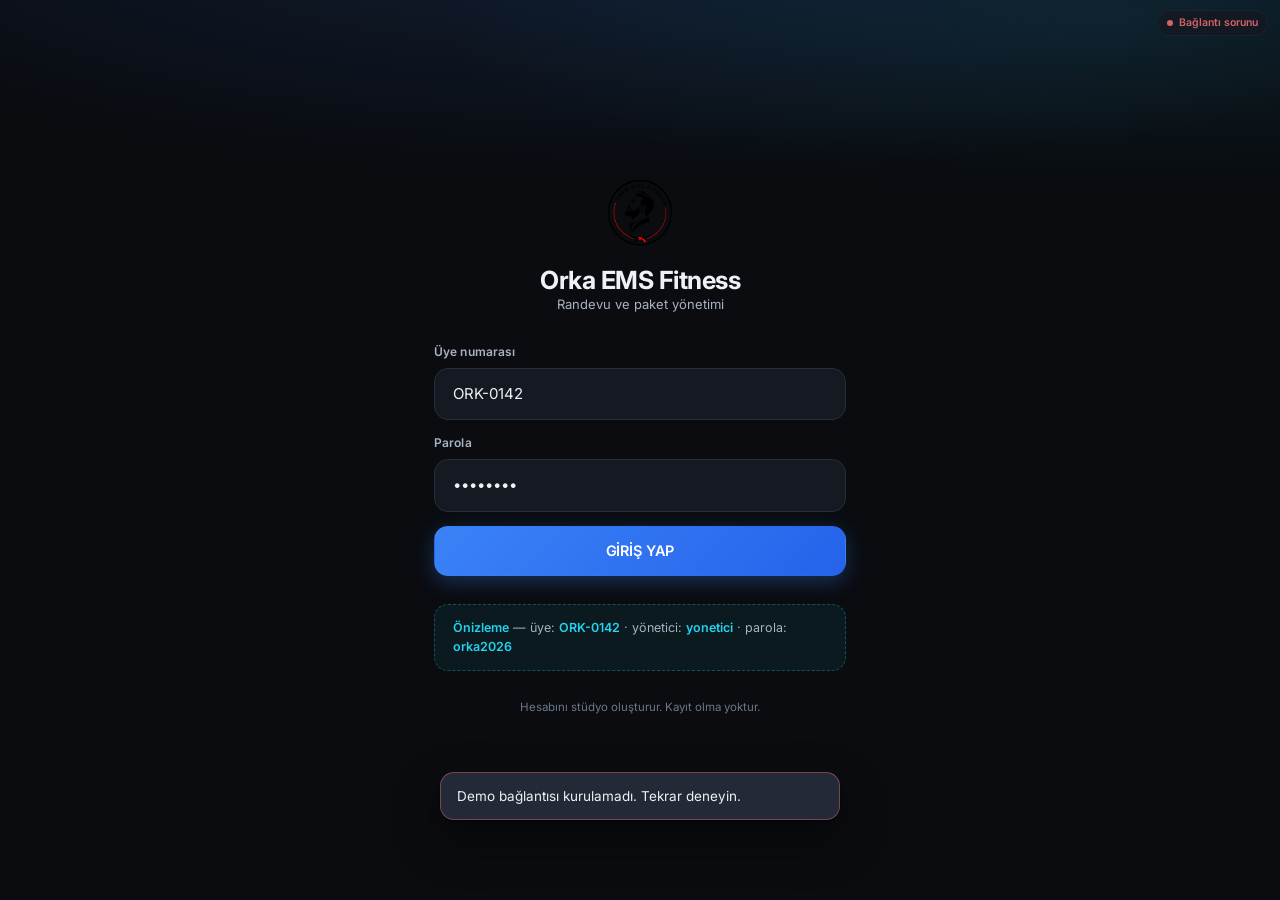
==== commit 082aef2a: "Demo: cihazlar arası canlı senkronizasyon + iPhone Web Push iPhone ve Mac artık AYNI demo durumunu g" ====
--- a/uygulama/index.html
+++ b/uygulama/index.html
@@ -19,14 +19,14 @@
 <link rel="preconnect" href="https://fonts.googleapis.com">
 <link rel="preconnect" href="https://fonts.gstatic.com" crossorigin>
 <link rel="stylesheet" href="https://fonts.googleapis.com/css2?family=Inter:wght@400;500;600;700&display=swap">
-<link rel="stylesheet" href="css/app.css?v=demo1">
+<link rel="stylesheet" href="css/app.css?v=demo2">
 </head>
 <body>
 <div id="app" class="app"></div>
 
 <!-- Domain motoru depo kökünden yüklenir (/domain/). Kopya yok, derleme yok:
      iş kuralları tek yerde kalır ve framework bağımsızlığı korunur. -->
-<script type="module" src="js/main.mjs?v=demo1"></script>
+<script type="module" src="js/main.mjs?v=demo2"></script>
 
 <noscript>
   <p style="padding:24px;color:#EEF1F6;font-family:sans-serif">
--- a/uygulama/css/app.css
+++ b/uygulama/css/app.css
@@ -495,3 +495,35 @@
   .admincols { display: grid; grid-template-columns: 1fr 340px; gap: var(--sp-5); align-items: start; }
 }
 @media (max-width: 899px) { .admincols { display: flex; flex-direction: column; gap: var(--sp-4); } }
+
+/* ---------- canlı senkron göstergesi ---------- */
+.syncdot {
+  position: fixed; z-index: 40;
+  top: calc(var(--safe-t) + 10px); right: 12px;
+  display: inline-flex; align-items: center; gap: 6px;
+  padding: 4px 9px; border-radius: 999px;
+  background: rgba(21,25,34,.82); backdrop-filter: blur(10px);
+  border: 1px solid var(--border-soft);
+  font-size: 10.5px; font-weight: 600; color: var(--muted);
+  pointer-events: none; opacity: .85;
+}
+.syncdot i { width: 6px; height: 6px; border-radius: 50%; background: currentColor; }
+.syncdot.ok   { color: var(--ok); }
+.syncdot.warn { color: var(--warn); }
+.syncdot.bad  { color: var(--bad); }
+/* Sunumda dikkat dağıtmasın: her şey yolundayken yalnızca nokta kalır */
+.syncdot.ok span { display: none; }
+.app.wide .syncdot { top: auto; bottom: 12px; right: 16px; }
+
+/* ---------- bildirim kurulum kartı ---------- */
+.pushcard {
+  display: flex; align-items: center; gap: var(--sp-3);
+  background: var(--bg-soft); border: 1px solid var(--border);
+  border-radius: var(--r); padding: var(--sp-3) var(--sp-4);
+}
+.pushcard .ico {
+  display: grid; place-items: center; width: 38px; height: 38px; flex: 0 0 38px;
+  border-radius: 12px; background: rgba(59,130,246,.13); color: var(--accent-2);
+}
+.pushcard.on { border-color: rgba(52,211,153,.3); background: rgba(52,211,153,.06); }
+.pushcard.on .ico { background: rgba(52,211,153,.13); color: var(--ok); }
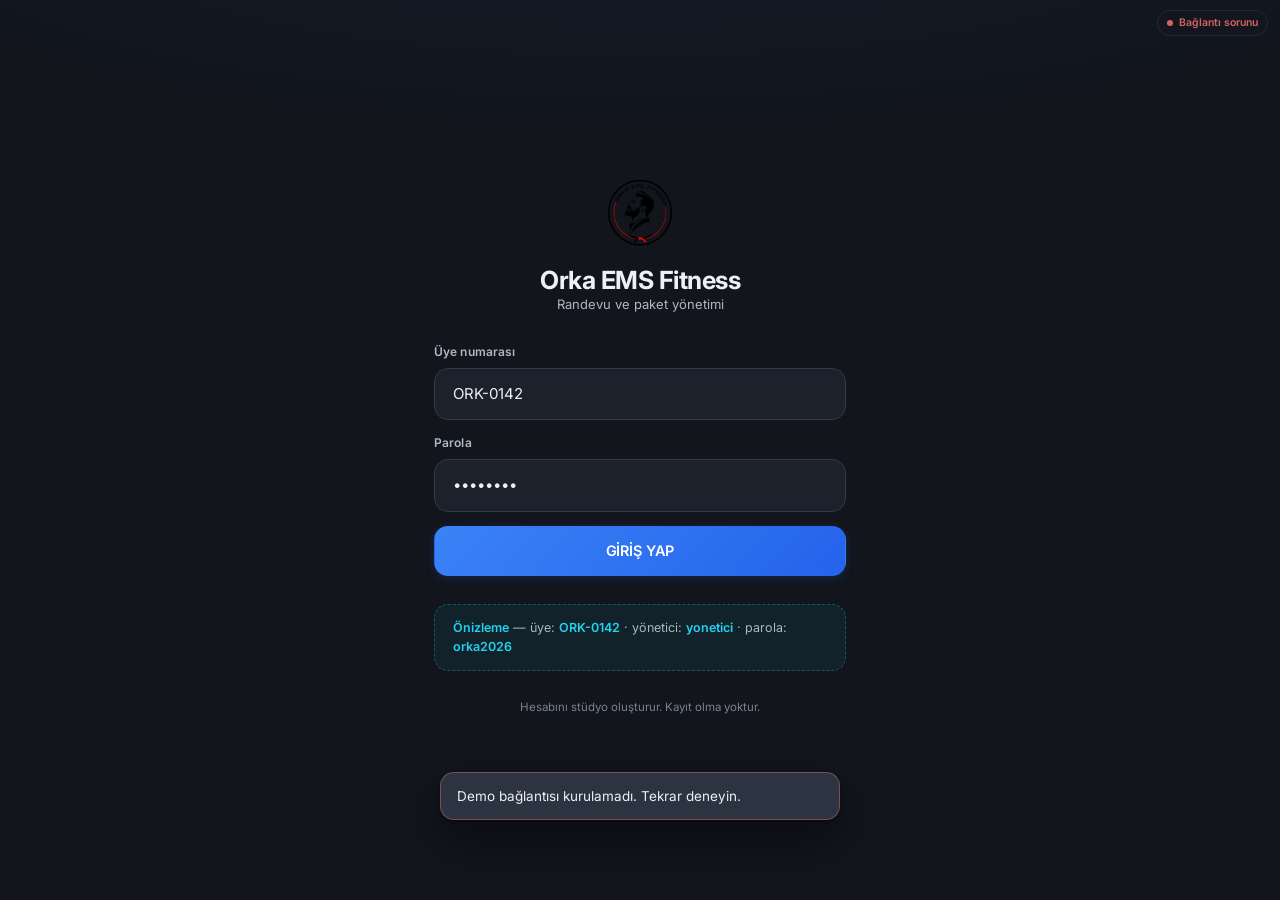
==== commit 587913f4: "Demo: yönetici arayüzü rötuşu + üyeye manuel bildirim İki iş: (1) yönetici panelinin görsel/etkileşi" ====
--- a/uygulama/index.html
+++ b/uygulama/index.html
@@ -19,14 +19,14 @@
 <link rel="preconnect" href="https://fonts.googleapis.com">
 <link rel="preconnect" href="https://fonts.gstatic.com" crossorigin>
 <link rel="stylesheet" href="https://fonts.googleapis.com/css2?family=Inter:wght@400;500;600;700&display=swap">
-<link rel="stylesheet" href="css/app.css?v=demo2">
+<link rel="stylesheet" href="css/app.css?v=demo8">
 </head>
 <body>
 <div id="app" class="app"></div>
 
 <!-- Domain motoru depo kökünden yüklenir (/domain/). Kopya yok, derleme yok:
      iş kuralları tek yerde kalır ve framework bağımsızlığı korunur. -->
-<script type="module" src="js/main.mjs?v=demo2"></script>
+<script type="module" src="js/main.mjs?v=demo8"></script>
 
 <noscript>
   <p style="padding:24px;color:#EEF1F6;font-family:sans-serif">
--- a/uygulama/css/app.css
+++ b/uygulama/css/app.css
@@ -5,17 +5,19 @@
 :root {
   color-scheme: dark;
 
-  --bg:        #0A0C10;
-  --bg-soft:   #0F1218;
-  --surface:   #151922;
-  --surface-2: #1C212C;
-  --surface-3: #232936;
-  --border:    #272E3B;
-  --border-soft: #1E2430;
-
-  --text:      #EEF1F6;
-  --text-2:    #A8B2C1;
-  --muted:     #6C7787;
+  /* Katmanlar bilinçli olarak yakın-siyahtan uzaklaştırıldı: sayfa → takvim →
+     kart sırasıyla açılır, böylece derinlik parlaklıkla değil katmanla anlatılır. */
+  --bg:        #12151C;   /* sayfa      */
+  --bg-soft:   #171B23;   /* takvim yüzeyi */
+  --surface:   #1C212B;   /* kart       */
+  --surface-2: #232935;   /* yükseltilmiş kart */
+  --surface-3: #2C3341;   /* etkileşim  */
+  --border:    #333B4A;
+  --border-soft: #272E3A;
+
+  --text:      #EDF0F5;
+  --text-2:    #AEB7C4;
+  --muted:     #78828F;
 
   --accent:    #3B82F6;
   --accent-2:  #22D3EE;
@@ -77,9 +79,8 @@
   position: fixed;
   inset: 0 0 auto 0;
   height: 420px;
-  background:
-    radial-gradient(120% 100% at 50% -20%, rgba(59,130,246,.16), transparent 62%),
-    radial-gradient(90% 70% at 88% 4%, rgba(34,211,238,.09), transparent 60%);
+  /* Tek, çok yumuşak ışık. Eskiden iki katmanlı neon parıltı vardı. */
+  background: radial-gradient(110% 90% at 50% -25%, rgba(59,130,246,.07), transparent 65%);
   pointer-events: none;
   z-index: 0;
 }
@@ -161,8 +162,8 @@
 /* Öne çıkan kart — sıradaki randevu */
 .hero {
   position: relative; overflow: hidden;
-  background: linear-gradient(152deg, #1B2A4A 0%, #16202F 46%, var(--surface) 100%);
-  border: 1px solid rgba(59,130,246,.28);
+  background: linear-gradient(150deg, #212C42 0%, #1D2430 52%, var(--surface) 100%);
+  border: 1px solid rgba(96,140,220,.22);
   border-radius: var(--r-xl);
   padding: var(--sp-5);
   display: flex; flex-direction: column; gap: var(--sp-3);
@@ -170,7 +171,7 @@
 .hero::after {
   content: ''; position: absolute; right: -60px; top: -70px;
   width: 210px; height: 210px; border-radius: 50%;
-  background: radial-gradient(circle, rgba(34,211,238,.20), transparent 68%);
+  background: radial-gradient(circle, rgba(96,165,250,.10), transparent 70%);
 }
 .hero > * { position: relative; z-index: 1; }
 .hero .when { font-size: 30px; font-weight: 700; letter-spacing: -.03em; }
@@ -187,7 +188,7 @@
 .btn:active { transform: scale(.985); }
 .btn--primary {
   background: linear-gradient(135deg, var(--accent), #2563EB);
-  color: #fff; box-shadow: 0 6px 20px rgba(59,130,246,.30);
+  color: #fff; box-shadow: 0 2px 10px rgba(37,99,235,.22);
 }
 .btn--primary:hover { filter: brightness(1.08); }
 .btn--secondary { background: var(--surface-2); color: var(--text); border-color: var(--border); }
@@ -260,7 +261,7 @@
 .day.on {
   background: linear-gradient(150deg, var(--accent), #2563EB);
   border-color: transparent; color: rgba(255,255,255,.85);
-  box-shadow: 0 6px 18px rgba(59,130,246,.32);
+  box-shadow: 0 2px 10px rgba(37,99,235,.24);
 }
 .day.on b { color: #fff; }
 .day.off { opacity: .32; pointer-events: none; }
@@ -281,7 +282,7 @@
 .slot.on {
   background: linear-gradient(150deg, var(--accent), #2563EB);
   border-color: transparent; color: #fff;
-  box-shadow: 0 6px 18px rgba(59,130,246,.32);
+  box-shadow: 0 2px 10px rgba(37,99,235,.24);
 }
 .slot.on small { color: rgba(255,255,255,.8); }
 .slot.off { opacity: .3; cursor: not-allowed; }
@@ -314,8 +315,8 @@
   display: grid; grid-template-columns: repeat(4, 1fr);
   height: calc(var(--tab-h) + var(--safe-b));
   padding-bottom: var(--safe-b);
-  background: rgba(12,15,20,.86);
-  backdrop-filter: blur(18px); -webkit-backdrop-filter: blur(18px);
+  background: rgba(18,21,28,.92);
+  backdrop-filter: blur(12px); -webkit-backdrop-filter: blur(12px);
   border-top: 1px solid var(--border-soft);
 }
 .tab {
@@ -328,7 +329,7 @@
 .tab .dot {
   position: absolute; top: 9px; right: calc(50% - 17px);
   width: 7px; height: 7px; border-radius: 50%; background: var(--bad);
-  border: 2px solid #0C0F14;
+  border: 2px solid #12151C;
 }
 
 /* ---------- bildirim ---------- */
@@ -380,7 +381,7 @@
   position: sticky; top: 0; z-index: 15;
   display: flex; align-items: center; gap: var(--sp-3);
   padding: var(--sp-3) var(--sp-5);
-  background: rgba(12,15,20,.9); backdrop-filter: blur(16px);
+  background: rgba(20,24,31,.94); backdrop-filter: blur(10px);
   border-bottom: 1px solid var(--border-soft);
   margin: calc(var(--sp-5) * -1) calc(var(--sp-5) * -1) 0;
   flex-wrap: wrap;
@@ -394,7 +395,10 @@
 .adminbar nav a:hover { background: var(--surface-2); color: var(--text); }
 .adminbar nav a.on { background: var(--surface-3); color: var(--text); }
 
-.weekgrid { overflow-x: auto; border: 1px solid var(--border-soft); border-radius: var(--r); }
+.weekgrid {
+  overflow-x: auto; border: 1px solid var(--border-soft);
+  border-radius: var(--r); background: var(--bg-soft);
+}
 .weekgrid table { border-collapse: collapse; width: 100%; min-width: 720px; font-size: 12px; }
 .weekgrid th, .weekgrid td {
   border-bottom: 1px solid var(--border-soft); border-right: 1px solid var(--border-soft);
@@ -405,46 +409,52 @@
   padding: 9px 6px; font-size: 11px; font-weight: 650; color: var(--text-2);
   text-align: center; letter-spacing: .03em;
 }
-.weekgrid thead th.today { color: var(--accent-2); }
+.weekgrid thead th.today { color: var(--accent); }
+.weekgrid thead th.today span { color: var(--accent); }
 .weekgrid thead th span { display: block; font-size: 16px; color: var(--text); font-weight: 700; }
 .weekgrid tbody th {
   width: 54px; background: var(--bg-soft); color: var(--muted);
   font-size: 11px; font-weight: 600; padding: 6px; text-align: center;
   font-variant-numeric: tabular-nums;
 }
-.weekgrid td.dayoff { background: repeating-linear-gradient(45deg, transparent, transparent 5px, rgba(255,255,255,.02) 5px, rgba(255,255,255,.02) 10px); }
-.weekgrid td.now { box-shadow: inset 0 2px 0 var(--accent-2); }
+.weekgrid td.dayoff { background: rgba(0,0,0,.16); }
+.weekgrid td.now { box-shadow: inset 0 2px 0 var(--accent); }
 
 .cell { min-height: 42px; padding: 3px; display: flex; flex-direction: column; gap: 2px; }
 .cell.drop { background: rgba(59,130,246,.14); outline: 1px dashed var(--accent); outline-offset: -2px; }
 .cell.nodrop { background: rgba(248,113,113,.10); outline: 1px dashed var(--bad); outline-offset: -2px; }
 
 .appt {
-  border-radius: 7px; padding: 5px 7px; cursor: grab;
-  background: var(--surface-2); border-left: 3px solid var(--accent);
+  border-radius: 8px; padding: 6px 8px; cursor: grab;
+  background: var(--surface-2);
+  border: 1px solid var(--border-soft);
+  border-left: 3px solid #5B8DEF;
+  box-shadow: 0 1px 2px rgba(0,0,0,.28);
   font-size: 11px; line-height: 1.35; text-align: left; width: 100%;
   color: inherit; font-family: inherit;
-  transition: transform .1s, opacity .15s;
-}
-.appt:hover { background: var(--surface-3); }
+  transition: transform .1s, opacity .15s, background .15s;
+}
+.appt:hover { background: var(--surface-3); border-color: var(--border); }
 .appt:active { cursor: grabbing; }
-.appt b { display: block; font-weight: 650; font-size: 11.5px; }
-.appt em { font-style: normal; color: var(--muted); font-size: 10px; letter-spacing: .03em; }
-.appt.fitness { border-left-color: var(--accent-2); }
+.appt b { display: block; font-weight: 600; font-size: 12px; color: var(--text); letter-spacing: -.01em; }
+.appt em { font-style: normal; color: var(--text-2); font-size: 10px; letter-spacing: .02em; }
+.appt.fitness { border-left-color: #4BA8B8; }
+/* Çift seansı özel kalmalı ama bağırmamalı: sıcak kenar + çok hafif zemin. */
 .appt.couple {
-  border-left-color: var(--warn);
-  background: linear-gradient(100deg, rgba(251,191,36,.14), var(--surface-2) 62%);
+  border-left-color: #C99A4A;
+  background: linear-gradient(100deg, rgba(201,154,74,.10), var(--surface-2) 58%);
 }
 .appt.cut { opacity: .4; border-style: dashed; }
 .appt.past { opacity: .5; }
 .appt.dragging { opacity: .35; }
 
 .emptyslot {
-  border: 1px dashed var(--border); border-radius: 6px;
-  min-height: 34px; cursor: pointer; background: transparent;
+  border: 1px solid transparent; border-radius: 7px;
+  min-height: 34px; cursor: pointer;
+  background: rgba(255,255,255,.022);
   transition: background .12s, border-color .12s;
 }
-.emptyslot:hover { background: var(--surface); border-color: var(--surface-3); }
+.emptyslot:hover { background: rgba(59,130,246,.10); border-color: rgba(59,130,246,.35); }
 
 .ctxmenu {
   position: fixed; z-index: 200; min-width: 190px;
@@ -466,14 +476,9 @@
   display: flex; align-items: flex-end; justify-content: center;
   animation: fade .18s;
 }
-.sheet > div {
-  width: 100%; max-width: 460px; max-height: 88dvh; overflow-y: auto;
-  background: var(--surface); border: 1px solid var(--border);
-  border-radius: var(--r-xl) var(--r-xl) 0 0;
-  padding: var(--sp-5) var(--sp-5) calc(var(--sp-5) + var(--safe-b));
-  display: flex; flex-direction: column; gap: var(--sp-3);
-  animation: slideup .26s cubic-bezier(.2,.8,.2,1);
-}
+/* Eski tek-parça panel kuralı kaldırıldı: .sheetbox/.sheetbody ikilisi
+   onun yerini aldı. Bıraksaydık max-height:88dvh masaüstü çekmecesinin
+   top+bottom hesabını ezip paneli 19px taşırıyordu. */
 @keyframes fade { from { opacity: 0 } to { opacity: 1 } }
 @keyframes slideup { from { transform: translateY(24px) } to { transform: none } }
 
@@ -527,3 +532,132 @@
 }
 .pushcard.on { border-color: rgba(52,211,153,.3); background: rgba(52,211,153,.06); }
 .pushcard.on .ico { background: rgba(52,211,153,.13); color: var(--ok); }
+
+/* ================================================================== */
+/* Yönetim paneli — masaüstünde sağ çekmece, mobilde alt sayfa          */
+/* ================================================================== */
+
+.sheetbox {
+  position: relative;
+  display: flex; flex-direction: column;
+  background: var(--surface);
+  border: 1px solid var(--border);
+}
+.sheetbody {
+  display: flex; flex-direction: column; gap: var(--sp-3);
+  overflow-y: auto;
+  -webkit-overflow-scrolling: touch;
+  overscroll-behavior: contain;
+}
+.sheetclose {
+  position: absolute; z-index: 2; top: 12px; right: 12px;
+  display: grid; place-items: center; width: 34px; height: 34px;
+  border-radius: 10px; border: 1px solid var(--border);
+  background: var(--surface-2); color: var(--text-2);
+  cursor: pointer; transition: background .15s, color .15s;
+}
+.sheetclose:hover { background: var(--surface-3); color: var(--text); }
+
+/* Panelin altına sabitlenen birincil eylem alanı.
+   Arka plan TAM OPAK: yarı saydam olduğunda altındaki önizleme metni
+   düğmelerin arasından okunuyordu. İçeriğe ayrıca alt boşluk verilir ki
+   son bölüm bu alanın altında sıkışmadan yukarı kaydırılabilsin. */
+.sheetfoot {
+  position: sticky; bottom: 0; z-index: 2;
+  /* Yatayda tam genişlik, altta SIFIR: negatif alt boşluk bırakıldığında
+     kaydırma alanının dibinde 24px açık kalıyor ve arkadaki metin sızıyordu. */
+  margin: var(--sp-3) calc(var(--sp-5) * -1) 0;
+  padding: var(--sp-3) var(--sp-5) calc(var(--sp-4) + var(--safe-b));
+  background: var(--surface);
+  border-top: 1px solid var(--border);
+  box-shadow: 0 -10px 20px -12px rgba(0,0,0,.55);
+  display: flex; flex-direction: column; gap: 8px;
+}
+/* Son içerik bloğu yapışkan alanın altında kalmasın */
+.sheetbody:has(.sheetfoot) > *:nth-last-child(2) { margin-bottom: var(--sp-2); }
+
+/* ---------- mobil / tablet: alt sayfa ---------- */
+@media (max-width: 899px) {
+  .sheet {
+    align-items: flex-end; justify-content: center;
+    background: rgba(6,8,12,.66);
+    backdrop-filter: blur(4px);
+  }
+  .sheetbox {
+    /* Masaüstündeki ile aynı gerekçe: bottom sabitlenir, yükseklik türetilir.
+       Esnek yerleşimle hizalandığında iç dolgular yüzünden 24px taşıyordu. */
+    position: fixed; left: 0; right: 0; bottom: 0;
+    width: 100%; max-width: 520px; margin: 0 auto;
+    max-height: 88dvh;
+    border-radius: var(--r-xl) var(--r-xl) 0 0;
+    border-bottom: none;
+    animation: slideup .26s cubic-bezier(.2,.8,.2,1);
+  }
+  .sheetbody {
+    padding: var(--sp-5) var(--sp-5) calc(var(--sp-5) + var(--safe-b));
+  }
+  .sheetbody:has(.sheetfoot) { padding-bottom: 0; }
+}
+
+/* ---------- masaüstü: sağ çekmece ---------- */
+@media (min-width: 900px) {
+  /* Takvim görünür kalır; çekmece üstüne değil yanına oturur. */
+  .sheet {
+    align-items: stretch; justify-content: flex-end;
+    background: rgba(6,8,12,.42);
+    backdrop-filter: none;
+  }
+  .sheetbox {
+    /* Doğrudan konumlandırma: top + bottom birlikte verildiği için yükseklik
+       görünüm alanından TÜRETİLİR. Hesaplanan yükseklik yok, sabit piksel yok
+       → tarayıcı çubuğu/dock ekranı kısaltsa bile taşma matematiksel olarak
+       imkânsız. (Esnek yerleşimle konumlandırıldığında 19px taşıyordu.) */
+    position: fixed;
+    top: var(--admin-head, 56px);
+    bottom: 0;
+    right: 0;
+    width: min(460px, 92vw);
+    border-radius: var(--r-lg) 0 0 0;
+    border-right: none;
+    box-shadow: -18px 0 44px rgba(0,0,0,.42);
+    animation: slidein .24s cubic-bezier(.2,.8,.2,1);
+  }
+  .sheetbody {
+    flex: 1;
+    padding: var(--sp-5) var(--sp-5) var(--sp-5);
+  }
+  /* Alt eylem alanı varsa dip dolgusunu o üstlenir */
+  .sheetbody:has(.sheetfoot) { padding-bottom: 0; }
+  .sheetbody > .row:first-child { padding-right: 40px; }  /* kapatma düğmesine yer */
+}
+
+@keyframes slidein { from { transform: translateX(24px); opacity: .6 } to { transform: none; opacity: 1 } }
+
+/* Kısa masaüstü ekranlarda başlık da kaymasın */
+@media (min-width: 900px) and (max-height: 720px) {
+  .sheetbody { padding-top: var(--sp-4); }
+  .sheetfoot { padding-bottom: var(--sp-3); }
+}
+
+/* ---------- bildirim önizlemesi (telefon görünümü) ---------- */
+.notifpreview {
+  display: flex; gap: 10px; align-items: flex-start;
+  background: rgba(255,255,255,.055);
+  border: 1px solid var(--border);
+  border-radius: 16px; padding: 11px 13px;
+}
+.notifpreview img { width: 26px; height: 26px; border-radius: 7px; flex: 0 0 26px; }
+.notifpreview .app {
+  display: block; font-size: 10.5px; font-weight: 600;
+  letter-spacing: .04em; text-transform: uppercase; color: var(--muted);
+}
+.notifpreview b {
+  display: block; font-size: 13.5px; font-weight: 600;
+  color: var(--text); margin-top: 2px; word-break: break-word;
+}
+.notifpreview p {
+  font-size: 12.5px; color: var(--text-2); margin-top: 1px;
+  word-break: break-word; white-space: pre-wrap;
+}
+
+textarea { resize: vertical; min-height: 84px; font-family: var(--font); line-height: 1.5; }
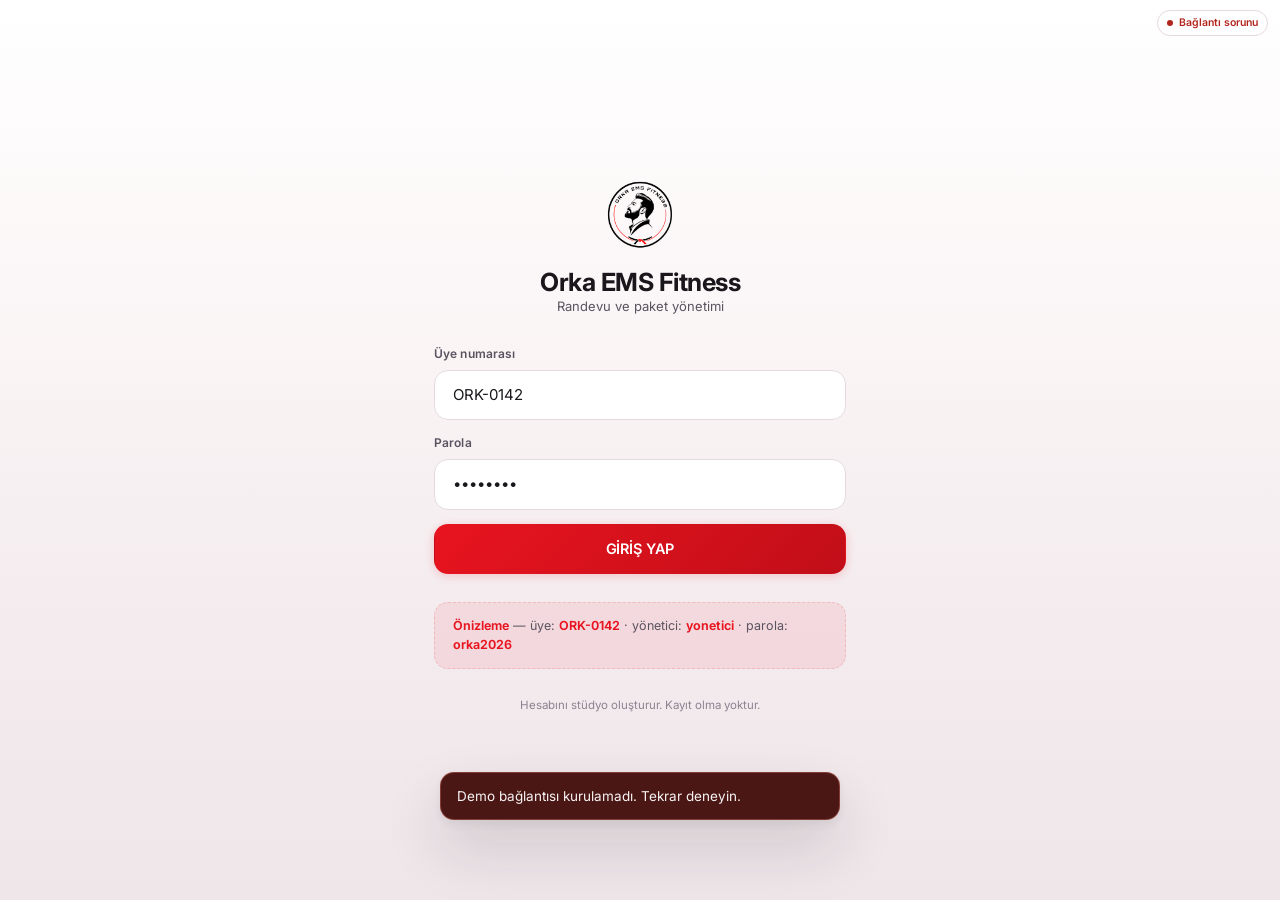
==== commit 67f93a62: "Demo: takvim UX v2, ay görünümü ve sıcak marka teması Takvim - Hafta ızgarası table-layout:fixed: sa" ====
--- a/uygulama/index.html
+++ b/uygulama/index.html
@@ -19,14 +19,14 @@
 <link rel="preconnect" href="https://fonts.googleapis.com">
 <link rel="preconnect" href="https://fonts.gstatic.com" crossorigin>
 <link rel="stylesheet" href="https://fonts.googleapis.com/css2?family=Inter:wght@400;500;600;700&display=swap">
-<link rel="stylesheet" href="css/app.css?v=demo8">
+<link rel="stylesheet" href="css/app.css?v=demo9">
 </head>
 <body>
 <div id="app" class="app"></div>
 
 <!-- Domain motoru depo kökünden yüklenir (/domain/). Kopya yok, derleme yok:
      iş kuralları tek yerde kalır ve framework bağımsızlığı korunur. -->
-<script type="module" src="js/main.mjs?v=demo8"></script>
+<script type="module" src="js/main.mjs?v=demo9"></script>
 
 <noscript>
   <p style="padding:24px;color:#EEF1F6;font-family:sans-serif">
--- a/uygulama/css/app.css
+++ b/uygulama/css/app.css
@@ -1,48 +1,74 @@
 /* Orka EMS Fitness — işletme sahibi demosu tasarım sistemi
-   Yön: v0.4 §3 — koyu tema öncelikli, premium, modern sans-serif,
-   kömür yüzeyler, elektrik mavisi vurgu, ölçülü camgöbeği, cömert boşluk. */
+   Yön: sıcak açık / gül tonlu premium. Renkler uydurulmadı; hepsi gerçek
+   Orka web sitesinin kaynağından alındı (bkz. /index.html):
+
+     arka plan geçişi  linear-gradient(180deg,#ffffff,#faf4f5,#f3ebee,#efe6ea)
+     marka kırmızısı   #e8141f  (+ kendi tintleri rgba(232,20,31,.08/.16))
+     metin             #0f0f12
+     kenarlık          #e0e0e5
+     olumlu            #1f9454
+
+   Hizmet renkleri marka renginden AYRIDIR ve anlamsaldır (EMS / Fitness / Çift). */
 
 :root {
-  color-scheme: dark;
-
-  /* Katmanlar bilinçli olarak yakın-siyahtan uzaklaştırıldı: sayfa → takvim →
-     kart sırasıyla açılır, böylece derinlik parlaklıkla değil katmanla anlatılır. */
-  --bg:        #12151C;   /* sayfa      */
-  --bg-soft:   #171B23;   /* takvim yüzeyi */
-  --surface:   #1C212B;   /* kart       */
-  --surface-2: #232935;   /* yükseltilmiş kart */
-  --surface-3: #2C3341;   /* etkileşim  */
-  --border:    #333B4A;
-  --border-soft: #272E3A;
-
-  --text:      #EDF0F5;
-  --text-2:    #AEB7C4;
-  --muted:     #78828F;
-
-  --accent:    #3B82F6;
-  --accent-2:  #22D3EE;
-  --accent-dim: #1E3A8A;
-
-  --ok:        #34D399;
-  --warn:      #FBBF24;
-  --bad:       #F87171;
+  color-scheme: light;
+
+  /* Yüzeyler sıcak beyazdan gül tonuna doğru katmanlanır: sayfa → takvim →
+     kart. Derinlik gölgeyle değil katmanla anlatılır. */
+  --bg:        #FBF8F9;   /* sayfa tabanı (üstünde marka geçişi durur) */
+  --bg-soft:   #F5EFF1;   /* takvim / nötr açık yüzey */
+  --surface:   #FFFFFF;   /* kart, panel */
+  --surface-2: #FAF6F7;   /* ikincil kart */
+  --surface-3: #F0E8EB;   /* etkileşim (hover / basılı) */
+  --border:      #E4DADE;
+  --border-soft: #EFE7EA;
+
+  --text:   #1A171C;      /* derin kömür — saf siyah değil */
+  --text-2: #5A5360;
+  --muted:  #8B838F;
+
+  /* Marka — birincil eylem rengi */
+  --brand:      #E8141F;
+  --brand-deep: #C10E18;
+  --brand-tint: rgba(232,20,31,.08);
+  --brand-ring: rgba(232,20,31,.16);
+
+  /* Hizmet renkleri — anlamsal, markadan bağımsız */
+  --ems:     #1F6F94;   /* ölçülü soğuk mavi   */
+  --fitness: #5B6470;   /* nötr grafit         */
+  --couple:  #B07C1B;   /* sıcak kehribar      */
+
+  --ok:   #1F9454;
+  --warn: #B0761A;
+  --bad:  #B3261E;      /* markadan ayrışsın diye daha koyu, dolu değil tint */
+
+  --ok-tint:   rgba(31,148,84,.10);
+  --warn-tint: rgba(176,118,26,.10);
+  --bad-tint:  rgba(179,38,30,.09);
+  --ems-tint:  rgba(31,111,148,.10);
 
   --r-sm: 10px;
   --r:    14px;
-  --r-lg: 20px;
-  --r-xl: 28px;
+  --r-lg: 18px;
+  --r-xl: 24px;
 
   --sp-1: 6px;  --sp-2: 10px; --sp-3: 14px;
   --sp-4: 18px; --sp-5: 24px; --sp-6: 32px; --sp-7: 44px;
 
-  --shadow: 0 1px 2px rgba(0,0,0,.4), 0 8px 24px rgba(0,0,0,.28);
-  --shadow-lg: 0 2px 4px rgba(0,0,0,.4), 0 20px 48px rgba(0,0,0,.44);
+  /* Açık temada gölgeler yumuşak ve sıcak; sert siyah gölge kirli görünür. */
+  --shadow:    0 1px 2px rgba(26,23,28,.05), 0 6px 18px rgba(26,23,28,.05);
+  --shadow-md: 0 2px 6px rgba(26,23,28,.06), 0 14px 32px rgba(26,23,28,.09);
+  --shadow-lg: 0 4px 10px rgba(26,23,28,.07), 0 28px 60px rgba(26,23,28,.16);
 
   --font: 'Inter', -apple-system, BlinkMacSystemFont, 'Segoe UI', Roboto, sans-serif;
 
   --tab-h: 62px;
   --safe-b: env(safe-area-inset-bottom, 0px);
   --safe-t: env(safe-area-inset-top, 0px);
+
+  /* Takvim: saat sütunu sabit, gün satırı öngörülebilir yükseklikte */
+  --time-col: 64px;
+  --slot-h: 64px;
 }
 
 * { box-sizing: border-box; margin: 0; padding: 0; -webkit-tap-highlight-color: transparent; }
@@ -59,31 +85,26 @@
   overflow-x: hidden;
 }
 
-/* Uygulama kabuğu — telefon çerçevesi, geniş ekranda ortalanır */
+/* Marka geçişi — web sitesindeki ile birebir aynı. Neredeyse görünmez
+   olmalı: sıcak beyazdan çok açık güle. Doygun pembe YOK. */
+body::before {
+  content: '';
+  position: fixed; inset: 0; z-index: -1; pointer-events: none;
+  background: linear-gradient(180deg, #ffffff 0%, #faf4f5 40%, #f3ebee 70%, #efe6ea 100%);
+}
+
+/* Uygulama kabuğu — telefon genişliği, geniş ekranda ortalanır */
 .app {
   position: relative;
   width: 100%;
   max-width: 460px;
   min-height: 100dvh;
   margin: 0 auto;
-  background: var(--bg);
   display: flex;
   flex-direction: column;
   overflow-x: hidden;
 }
 .app.wide { max-width: none; }
-
-/* Arka plandaki yumuşak ışık — düz siyahı kırar */
-.app::before {
-  content: '';
-  position: fixed;
-  inset: 0 0 auto 0;
-  height: 420px;
-  /* Tek, çok yumuşak ışık. Eskiden iki katmanlı neon parıltı vardı. */
-  background: radial-gradient(110% 90% at 50% -25%, rgba(59,130,246,.07), transparent 65%);
-  pointer-events: none;
-  z-index: 0;
-}
 
 .view {
   position: relative;
@@ -116,12 +137,12 @@
   font-size: 11px; font-weight: 650; letter-spacing: .09em;
   text-transform: uppercase; color: var(--muted);
 }
-.eyebrow.accent { color: var(--accent-2); }
+.eyebrow.accent { color: var(--brand); }
 
 .row { display: flex; align-items: center; gap: var(--sp-3); }
 .row.between { justify-content: space-between; }
 .row.wrap { flex-wrap: wrap; }
-.grow { flex: 1; }
+.grow { flex: 1; min-width: 0; }
 .stack { display: flex; flex-direction: column; gap: var(--sp-3); }
 .stack.tight { gap: var(--sp-2); }
 
@@ -135,43 +156,48 @@
   display: grid; place-items: center;
   width: 40px; height: 40px; flex: 0 0 40px;
   border-radius: 12px; border: 1px solid var(--border);
-  background: var(--surface); color: var(--text);
-  cursor: pointer; transition: background .15s, border-color .15s;
-}
-.iconbtn:hover { background: var(--surface-2); border-color: var(--surface-3); }
+  background: var(--surface); color: var(--text-2);
+  cursor: pointer; transition: background .15s, border-color .15s, color .15s;
+}
+.iconbtn:hover { background: var(--surface-3); color: var(--text); }
 .iconbtn.ghost { background: transparent; border-color: transparent; }
-.iconbtn.ghost:hover { background: var(--surface); }
+.iconbtn.ghost:hover { background: var(--surface-3); }
 
 /* ---------- kartlar ---------- */
 .card {
   background: var(--surface);
-  border: 1px solid var(--border-soft);
+  border: 1px solid var(--border);
   border-radius: var(--r-lg);
   padding: var(--sp-4);
   display: flex; flex-direction: column; gap: var(--sp-2);
-}
-.card.flat { background: var(--bg-soft); }
+  box-shadow: var(--shadow);
+}
+.card.flat { background: var(--bg-soft); border-color: var(--border-soft); box-shadow: none; }
 .card.tap {
   cursor: pointer; text-align: left; width: 100%;
   font: inherit; color: inherit;
-  transition: transform .12s, border-color .15s, background .15s;
-}
-.card.tap:hover { border-color: var(--surface-3); background: var(--surface-2); }
+  transition: transform .12s, border-color .15s, box-shadow .15s;
+}
+.card.tap:hover { border-color: var(--brand-ring); box-shadow: var(--shadow-md); }
 .card.tap:active { transform: scale(.988); }
+/* Anlamsal kart kenarları — JS'te satır içi renk kalmasın diye sınıfa alındı */
+.card.warn { border-color: rgba(176,118,26,.34); background: var(--warn-tint); }
+.card.bad  { border-color: rgba(179,38,30,.30);  background: var(--bad-tint); }
 
 /* Öne çıkan kart — sıradaki randevu */
 .hero {
   position: relative; overflow: hidden;
-  background: linear-gradient(150deg, #212C42 0%, #1D2430 52%, var(--surface) 100%);
-  border: 1px solid rgba(96,140,220,.22);
+  background: linear-gradient(150deg, #FFF3F4 0%, #FFF9F9 46%, var(--surface) 100%);
+  border: 1px solid var(--brand-ring);
   border-radius: var(--r-xl);
   padding: var(--sp-5);
   display: flex; flex-direction: column; gap: var(--sp-3);
+  box-shadow: var(--shadow-md);
 }
 .hero::after {
   content: ''; position: absolute; right: -60px; top: -70px;
   width: 210px; height: 210px; border-radius: 50%;
-  background: radial-gradient(circle, rgba(96,165,250,.10), transparent 70%);
+  background: radial-gradient(circle, var(--brand-tint), transparent 70%);
 }
 .hero > * { position: relative; z-index: 1; }
 .hero .when { font-size: 30px; font-weight: 700; letter-spacing: -.03em; }
@@ -183,65 +209,86 @@
   border-radius: var(--r); border: 1px solid transparent;
   font: inherit; font-size: 14.5px; font-weight: 600; letter-spacing: -.01em;
   cursor: pointer; width: 100%;
-  transition: transform .12s, filter .15s, background .15s;
+  transition: transform .12s, filter .15s, background .15s, border-color .15s;
 }
 .btn:active { transform: scale(.985); }
 .btn--primary {
-  background: linear-gradient(135deg, var(--accent), #2563EB);
-  color: #fff; box-shadow: 0 2px 10px rgba(37,99,235,.22);
-}
-.btn--primary:hover { filter: brightness(1.08); }
-.btn--secondary { background: var(--surface-2); color: var(--text); border-color: var(--border); }
-.btn--secondary:hover { background: var(--surface-3); }
+  background: linear-gradient(135deg, var(--brand), var(--brand-deep));
+  color: #fff; box-shadow: 0 2px 10px rgba(232,20,31,.20);
+}
+.btn--primary:hover { filter: brightness(1.06); }
+.btn--secondary { background: var(--surface); color: var(--text); border-color: var(--border); box-shadow: var(--shadow); }
+.btn--secondary:hover { background: var(--surface-3); border-color: var(--brand-ring); }
 .btn--ghost { background: transparent; color: var(--text-2); border-color: var(--border); }
-.btn--ghost:hover { color: var(--text); border-color: var(--surface-3); }
-.btn--danger { background: rgba(248,113,113,.12); color: var(--bad); border-color: rgba(248,113,113,.3); }
-.btn--danger:hover { background: rgba(248,113,113,.2); }
+.btn--ghost:hover { color: var(--text); background: var(--surface-3); }
+/* Yıkıcı eylem markayla karışmasın: dolu değil, tint + koyu kırmızı */
+.btn--danger { background: var(--bad-tint); color: var(--bad); border-color: rgba(179,38,30,.30); }
+.btn--danger:hover { background: rgba(179,38,30,.15); border-color: rgba(179,38,30,.45); }
 .btn.compact { min-height: 40px; padding: 0 var(--sp-4); font-size: 13px; width: auto; }
-.btn[disabled] { opacity: .42; pointer-events: none; }
+.btn[disabled] { opacity: .45; pointer-events: none; box-shadow: none; }
+
+/* Segment seçici — GÜN | HAFTA | AY */
+.seg {
+  display: inline-flex; border: 1px solid var(--border);
+  border-radius: 11px; overflow: hidden; background: var(--surface);
+  box-shadow: var(--shadow);
+}
+.seg button {
+  border: none; background: none; cursor: pointer;
+  font: inherit; font-size: 12px; font-weight: 650; letter-spacing: .04em;
+  color: var(--text-2); padding: 9px 15px;
+  transition: background .14s, color .14s;
+}
+.seg button + button { border-left: 1px solid var(--border); }
+.seg button:hover { background: var(--surface-3); color: var(--text); }
+.seg button.on { background: var(--brand); color: #fff; }
+.seg button.on:hover { background: var(--brand-deep); }
 
 /* ---------- rozetler ---------- */
 .pill {
   display: inline-flex; align-items: center; gap: 6px;
   padding: 5px 11px; border-radius: 999px;
   font-size: 11.5px; font-weight: 600; letter-spacing: .01em;
-  background: var(--surface-2); color: var(--text-2); border: 1px solid var(--border);
+  background: var(--surface); color: var(--text-2); border: 1px solid var(--border);
   white-space: nowrap;
 }
 .pill i { width: 6px; height: 6px; border-radius: 50%; background: currentColor; }
-.pill.ok   { color: var(--ok);   background: rgba(52,211,153,.10); border-color: rgba(52,211,153,.26); }
-.pill.warn { color: var(--warn); background: rgba(251,191,36,.10); border-color: rgba(251,191,36,.26); }
-.pill.bad  { color: var(--bad);  background: rgba(248,113,113,.10); border-color: rgba(248,113,113,.26); }
-.pill.blue { color: var(--accent-2); background: rgba(34,211,238,.10); border-color: rgba(34,211,238,.26); }
+.pill.ok   { color: var(--ok);   background: var(--ok-tint);   border-color: rgba(31,148,84,.28); }
+.pill.warn { color: var(--warn); background: var(--warn-tint); border-color: rgba(176,118,26,.30); }
+.pill.bad  { color: var(--bad);  background: var(--bad-tint);  border-color: rgba(179,38,30,.28); }
+.pill.blue { color: var(--ems);  background: var(--ems-tint);  border-color: rgba(31,111,148,.28); }
 
 /* ---------- kullanım ölçerleri ---------- */
 .usage { display: flex; gap: var(--sp-3); }
 .usage .cell {
-  flex: 1; background: var(--surface); border: 1px solid var(--border-soft);
+  flex: 1; background: var(--surface); border: 1px solid var(--border);
   border-radius: var(--r); padding: var(--sp-3) var(--sp-4);
   display: flex; flex-direction: column; gap: 8px;
+  box-shadow: var(--shadow);
 }
 .usage .val { font-size: 21px; font-weight: 700; letter-spacing: -.02em; }
 .usage .val span { font-size: 13px; font-weight: 500; color: var(--muted); }
 .bar { height: 5px; border-radius: 99px; background: var(--surface-3); overflow: hidden; }
 .bar > i { display: block; height: 100%; border-radius: 99px;
-  background: linear-gradient(90deg, var(--accent), var(--accent-2)); }
+  background: linear-gradient(90deg, var(--brand), var(--brand-deep)); }
 
 /* ---------- seçim listeleri ---------- */
 .choice {
   display: flex; align-items: center; gap: var(--sp-4);
-  background: var(--surface); border: 1px solid var(--border-soft);
-  border-radius: var(--r-lg); padding: var(--sp-4) var(--sp-4);
+  background: var(--surface); border: 1px solid var(--border);
+  border-radius: var(--r-lg); padding: var(--sp-4);
   cursor: pointer; width: 100%; text-align: left; font: inherit; color: inherit;
-  transition: border-color .15s, background .15s, transform .12s;
-}
-.choice:hover { border-color: var(--accent); background: var(--surface-2); }
+  box-shadow: var(--shadow);
+  transition: border-color .15s, box-shadow .15s, transform .12s;
+}
+.choice:hover { border-color: var(--brand-ring); box-shadow: var(--shadow-md); }
 .choice:active { transform: scale(.99); }
 .choice .ico {
   display: grid; place-items: center; width: 46px; height: 46px; flex: 0 0 46px;
-  border-radius: 14px; background: rgba(59,130,246,.13); color: var(--accent-2);
-}
-.choice .txt { flex: 1; display: flex; flex-direction: column; gap: 2px; }
+  border-radius: 14px; background: var(--brand-tint); color: var(--brand);
+}
+.choice .ico.ems { background: var(--ems-tint); color: var(--ems); }
+.choice .txt { flex: 1; display: flex; flex-direction: column; gap: 2px; min-width: 0; }
 
 /* ---------- tarih şeridi ---------- */
 .daystrip {
@@ -252,60 +299,62 @@
 .day {
   flex: 0 0 58px; display: flex; flex-direction: column; align-items: center; gap: 3px;
   padding: 11px 0; border-radius: var(--r); cursor: pointer;
-  background: var(--surface); border: 1px solid var(--border-soft);
+  background: var(--surface); border: 1px solid var(--border);
   font: inherit; color: var(--text-2);
   transition: background .15s, border-color .15s, color .15s;
 }
 .day b { font-size: 18px; font-weight: 700; color: var(--text); letter-spacing: -.02em; }
 .day em { font-style: normal; font-size: 10.5px; letter-spacing: .05em; text-transform: uppercase; }
 .day.on {
-  background: linear-gradient(150deg, var(--accent), #2563EB);
-  border-color: transparent; color: rgba(255,255,255,.85);
-  box-shadow: 0 2px 10px rgba(37,99,235,.24);
+  background: linear-gradient(150deg, var(--brand), var(--brand-deep));
+  border-color: transparent; color: rgba(255,255,255,.86);
+  box-shadow: 0 2px 10px rgba(232,20,31,.22);
 }
 .day.on b { color: #fff; }
-.day.off { opacity: .32; pointer-events: none; }
-
-/* ---------- saat ızgarası ---------- */
+.day.off { opacity: .38; pointer-events: none; }
+
+/* ---------- saat ızgarası (üye) ---------- */
 .slots { display: grid; grid-template-columns: repeat(3, 1fr); gap: 9px; }
 .slot {
   padding: 13px 4px; border-radius: var(--r-sm); cursor: pointer;
-  background: var(--surface); border: 1px solid var(--border-soft);
+  background: var(--surface); border: 1px solid var(--border);
   font: inherit; font-size: 15px; font-weight: 600; color: var(--text);
   font-variant-numeric: tabular-nums;
   display: flex; flex-direction: column; align-items: center; gap: 3px;
   transition: border-color .15s, background .15s, transform .12s;
 }
 .slot small { font-size: 10px; font-weight: 500; letter-spacing: .04em; text-transform: uppercase; color: var(--muted); }
-.slot:hover:not(.off) { border-color: var(--accent); background: var(--surface-2); }
+.slot:hover:not(.off) { border-color: var(--brand); background: var(--surface-2); }
 .slot:active:not(.off) { transform: scale(.97); }
 .slot.on {
-  background: linear-gradient(150deg, var(--accent), #2563EB);
+  background: linear-gradient(150deg, var(--brand), var(--brand-deep));
   border-color: transparent; color: #fff;
-  box-shadow: 0 2px 10px rgba(37,99,235,.24);
-}
-.slot.on small { color: rgba(255,255,255,.8); }
-.slot.off { opacity: .3; cursor: not-allowed; }
+  box-shadow: 0 2px 10px rgba(232,20,31,.22);
+}
+.slot.on small { color: rgba(255,255,255,.82); }
+.slot.off { opacity: .42; cursor: not-allowed; background: var(--bg-soft); }
 .slot.off small { color: var(--muted); }
 
 /* ---------- anahtar (çift modu) ---------- */
 .switch {
   display: flex; align-items: center; gap: var(--sp-3);
-  background: var(--bg-soft); border: 1px solid var(--border);
+  background: var(--surface); border: 1px solid var(--border);
   border-radius: var(--r); padding: var(--sp-3) var(--sp-4);
   cursor: pointer; width: 100%; text-align: left; font: inherit; color: inherit;
 }
-.switch:hover { border-color: var(--surface-3); }
+.switch:hover { border-color: var(--brand-ring); }
 .switch .knob {
   flex: 0 0 44px; width: 44px; height: 26px; border-radius: 99px;
-  background: var(--surface-3); position: relative; transition: background .18s;
+  background: var(--surface-3); border: 1px solid var(--border);
+  position: relative; transition: background .18s;
 }
 .switch .knob::after {
-  content: ''; position: absolute; top: 3px; left: 3px;
+  content: ''; position: absolute; top: 2px; left: 2px;
   width: 20px; height: 20px; border-radius: 50%; background: #fff;
+  box-shadow: 0 1px 3px rgba(26,23,28,.28);
   transition: transform .18s cubic-bezier(.2,.8,.2,1);
 }
-.switch.on .knob { background: var(--accent); }
+.switch.on .knob { background: var(--brand); border-color: var(--brand); }
 .switch.on .knob::after { transform: translateX(18px); }
 
 /* ---------- alt navigasyon ---------- */
@@ -315,9 +364,9 @@
   display: grid; grid-template-columns: repeat(4, 1fr);
   height: calc(var(--tab-h) + var(--safe-b));
   padding-bottom: var(--safe-b);
-  background: rgba(18,21,28,.92);
-  backdrop-filter: blur(12px); -webkit-backdrop-filter: blur(12px);
-  border-top: 1px solid var(--border-soft);
+  background: rgba(255,255,255,.90);
+  backdrop-filter: blur(14px); -webkit-backdrop-filter: blur(14px);
+  border-top: 1px solid var(--border);
 }
 .tab {
   display: flex; flex-direction: column; align-items: center; justify-content: center; gap: 3px;
@@ -325,140 +374,277 @@
   color: var(--muted); font: inherit; font-size: 10.5px; font-weight: 550;
   transition: color .15s;
 }
-.tab.on { color: var(--accent-2); }
+.tab.on { color: var(--brand); }
 .tab .dot {
   position: absolute; top: 9px; right: calc(50% - 17px);
-  width: 7px; height: 7px; border-radius: 50%; background: var(--bad);
-  border: 2px solid #12151C;
-}
-
-/* ---------- bildirim ---------- */
+  width: 7px; height: 7px; border-radius: 50%; background: var(--brand);
+  border: 2px solid #fff;
+}
+
+/* ---------- geçici bildirim ---------- */
 .toast {
   position: fixed; left: 50%; bottom: calc(var(--tab-h) + var(--safe-b) + 18px);
   transform: translate(-50%, 14px); z-index: 60;
   max-width: 400px; width: calc(100% - 40px);
-  background: var(--surface-3); color: var(--text);
-  border: 1px solid var(--border); border-radius: var(--r);
+  background: #26222A; color: #F7F4F6;
+  border: 1px solid rgba(255,255,255,.10); border-radius: var(--r);
   padding: 13px 16px; font-size: 13.5px; box-shadow: var(--shadow-lg);
   opacity: 0; pointer-events: none; transition: opacity .2s, transform .2s;
 }
 .toast.show { opacity: 1; transform: translate(-50%, 0); }
-.toast.bad { border-color: rgba(248,113,113,.4); }
+.toast.bad { background: #4A1714; border-color: rgba(255,140,130,.32); }
 
 /* ---------- boş durum ---------- */
 .empty {
   display: flex; flex-direction: column; align-items: center; gap: var(--sp-3);
   padding: var(--sp-7) var(--sp-4); text-align: center;
   border: 1px dashed var(--border); border-radius: var(--r-lg); color: var(--muted);
-}
-
-/* ---------- giriş ---------- */
+  background: var(--surface-2);
+}
+
+/* ---------- giriş alanları ---------- */
 .field { display: flex; flex-direction: column; gap: 7px; }
 .field label { font-size: 12px; font-weight: 600; color: var(--text-2); letter-spacing: .01em; }
 .field input, .field select, .field textarea {
   background: var(--surface); border: 1px solid var(--border); border-radius: var(--r);
-  padding: 14px var(--sp-4); color: var(--text); font: inherit; font-size: 15px;
-  width: 100%; transition: border-color .15s;
+  padding: 13px var(--sp-4); color: var(--text); font: inherit; font-size: 15px;
+  width: 100%; transition: border-color .15s, box-shadow .15s;
 }
 .field input:focus, .field select:focus, .field textarea:focus {
-  outline: none; border-color: var(--accent);
-  box-shadow: 0 0 0 3px rgba(59,130,246,.16);
-}
-.field input::placeholder { color: var(--muted); }
-
+  outline: none; border-color: var(--brand);
+  box-shadow: 0 0 0 3px var(--brand-ring);
+}
+.field input::placeholder, .field textarea::placeholder { color: var(--muted); }
+
+/* Logo saydam PNG ve koyu çizimli: açık zeminde doğal olarak okunur.
+   Parıltı/blok hilesi YOK — yalnızca çevresinde boşluk. */
 .brand { display: flex; flex-direction: column; align-items: center; gap: var(--sp-3); }
-.brand img { width: 76px; height: 76px; border-radius: 22px; }
+.brand img { width: 76px; height: 76px; }
 
 .demohint {
-  background: rgba(34,211,238,.07); border: 1px dashed rgba(34,211,238,.3);
+  background: var(--brand-tint); border: 1px dashed var(--brand-ring);
   border-radius: var(--r); padding: var(--sp-3) var(--sp-4);
   font-size: 12.5px; color: var(--text-2);
 }
-.demohint b { color: var(--accent-2); font-weight: 600; }
-
-/* ---------- yönetici ---------- */
+.demohint b { color: var(--brand); font-weight: 650; }
+
+/* ================================================================== */
+/* Yönetici kabuğu                                                      */
+/* ================================================================== */
+
 .adminbar {
   position: sticky; top: 0; z-index: 15;
   display: flex; align-items: center; gap: var(--sp-3);
   padding: var(--sp-3) var(--sp-5);
-  background: rgba(20,24,31,.94); backdrop-filter: blur(10px);
-  border-bottom: 1px solid var(--border-soft);
+  background: rgba(255,255,255,.88);
+  backdrop-filter: blur(14px); -webkit-backdrop-filter: blur(14px);
+  border-bottom: 1px solid var(--border);
   margin: calc(var(--sp-5) * -1) calc(var(--sp-5) * -1) 0;
   flex-wrap: wrap;
 }
-.adminbar .logo { width: 30px; height: 30px; border-radius: 9px; }
+.adminbar .logo { width: 30px; height: 30px; }
 .adminbar nav { display: flex; gap: 3px; flex-wrap: wrap; }
 .adminbar nav a {
   padding: 7px 13px; border-radius: 9px; cursor: pointer;
   font-size: 12.5px; font-weight: 600; color: var(--text-2);
-}
-.adminbar nav a:hover { background: var(--surface-2); color: var(--text); }
-.adminbar nav a.on { background: var(--surface-3); color: var(--text); }
-
+  transition: background .14s, color .14s;
+}
+.adminbar nav a:hover { background: var(--surface-3); color: var(--text); }
+.adminbar nav a.on { background: var(--brand-tint); color: var(--brand); }
+
+/* Bordürlü kaydırma paneli — takvim ve üye tablosu bunu paylaşır */
 .weekgrid {
-  overflow-x: auto; border: 1px solid var(--border-soft);
-  border-radius: var(--r); background: var(--bg-soft);
-}
-.weekgrid table { border-collapse: collapse; width: 100%; min-width: 720px; font-size: 12px; }
-.weekgrid th, .weekgrid td {
-  border-bottom: 1px solid var(--border-soft); border-right: 1px solid var(--border-soft);
+  overflow-x: auto; border: 1px solid var(--border);
+  border-radius: var(--r); background: var(--surface);
+  box-shadow: var(--shadow);
+}
+
+/* ================================================================== */
+/* Takvim — GÜN / HAFTA                                                 */
+/* ================================================================== */
+
+/* Sütun genişliği İÇERİKTEN BAĞIMSIZ olmalı. table-layout:fixed ile
+   sütunlar yalnızca ilk satırdaki genişliklerden hesaplanır; hücre içeriği
+   sütunu genişletemez. Saat sütunu sabit, kalan alan 7 güne eşit bölünür. */
+.cal table {
+  table-layout: fixed;
+  border-collapse: collapse;
+  width: 100%;
+  font-size: 12px;
+}
+.cal.cal--week table { min-width: 780px; }
+.cal.cal--day  table { min-width: 320px; }
+
+.cal th, .cal td {
+  border-bottom: 1px solid var(--border-soft);
+  border-right: 1px solid var(--border-soft);
   padding: 0; vertical-align: top;
-}
-.weekgrid thead th {
-  position: sticky; top: 0; z-index: 2; background: var(--surface-2);
+  overflow: hidden;          /* içerik taşsa bile sütunu etkilemez */
+}
+.cal td:last-child, .cal th:last-child { border-right: none; }
+
+.cal thead th {
+  position: sticky; top: 0; z-index: 2; background: var(--bg-soft);
   padding: 9px 6px; font-size: 11px; font-weight: 650; color: var(--text-2);
-  text-align: center; letter-spacing: .03em;
-}
-.weekgrid thead th.today { color: var(--accent); }
-.weekgrid thead th.today span { color: var(--accent); }
-.weekgrid thead th span { display: block; font-size: 16px; color: var(--text); font-weight: 700; }
-.weekgrid tbody th {
-  width: 54px; background: var(--bg-soft); color: var(--muted);
-  font-size: 11px; font-weight: 600; padding: 6px; text-align: center;
+  text-align: center; letter-spacing: .04em; text-transform: uppercase;
+  border-bottom: 1px solid var(--border);
+}
+.cal thead th span { display: block; font-size: 16px; color: var(--text); font-weight: 700; letter-spacing: -.02em; }
+.cal thead th.today { color: var(--brand); }
+.cal thead th.today span { color: var(--brand); }
+
+/* Saat sütunu — hem başlıkta hem gövdede aynı sabit genişlik */
+.cal thead th:first-child,
+.cal tbody th { width: var(--time-col); }
+.cal tbody th {
+  background: var(--bg-soft); color: var(--muted);
+  font-size: 11px; font-weight: 600; padding: 6px 4px; text-align: center;
   font-variant-numeric: tabular-nums;
-}
-.weekgrid td.dayoff { background: rgba(0,0,0,.16); }
-.weekgrid td.now { box-shadow: inset 0 2px 0 var(--accent); }
-
-.cell { min-height: 42px; padding: 3px; display: flex; flex-direction: column; gap: 2px; }
-.cell.drop { background: rgba(59,130,246,.14); outline: 1px dashed var(--accent); outline-offset: -2px; }
-.cell.nodrop { background: rgba(248,113,113,.10); outline: 1px dashed var(--bad); outline-offset: -2px; }
+  border-right: 1px solid var(--border);
+}
+
+.cal td.dayoff { background: repeating-linear-gradient(0deg, var(--bg-soft), var(--bg-soft)); }
+.cal td.now { box-shadow: inset 0 2px 0 var(--brand); }
+
+/* ---------- hücre: randevu yerleşimini HÜCRE belirler ---------- */
+/* Satır yüksekliği sabittir. Aynı saatte 1–4 randevu olması satırı
+   uzatmaz; kartlar hücrenin içinde şerit/2×2 düzenine geçer. */
+.cell {
+  height: var(--slot-h);
+  padding: 3px;
+  display: grid;
+  gap: 3px;
+  grid-template-columns: 1fr;
+  grid-auto-rows: 1fr;
+  min-width: 0;
+}
+.cal--day .cell { height: calc(var(--slot-h) * 1.5); }
+
+/* iki randevu → iki iç şerit */
+.cell[data-n="2"] { grid-template-rows: 1fr 1fr; }
+/* üç–dört randevu → kompakt 2×2 */
+.cell[data-n="3"], .cell[data-n="4"] { grid-template-columns: 1fr 1fr; grid-template-rows: 1fr 1fr; }
+
+/* Ekleme şeridi: tek/çift randevuda ince dikey rayda durur, böylece
+   randevu kartı hücreyi neredeyse tamamen kullanır. 3'te 2×2'nin boş
+   gözüne düşer, 4'te zaten kapasite dolu. */
+.cell[data-n="1"].can-add { grid-template-columns: 1fr 20px; }
+.cell[data-n="2"].can-add { grid-template-columns: 1fr 20px; }
+.cell[data-n="2"].can-add .emptyslot { grid-row: 1 / 3; grid-column: 2; }
+
+.cell.drop   { background: var(--ems-tint); outline: 2px dashed var(--ems); outline-offset: -2px; }
+.cell.nodrop { background: var(--bad-tint); outline: 2px dashed var(--bad); outline-offset: -2px; }
 
 .appt {
-  border-radius: 8px; padding: 6px 8px; cursor: grab;
-  background: var(--surface-2);
-  border: 1px solid var(--border-soft);
-  border-left: 3px solid #5B8DEF;
-  box-shadow: 0 1px 2px rgba(0,0,0,.28);
-  font-size: 11px; line-height: 1.35; text-align: left; width: 100%;
+  position: relative;
+  border-radius: 7px; padding: 4px 7px; cursor: grab;
+  background: var(--surface);
+  border: 1px solid var(--border);
+  border-left: 3px solid var(--ems);
+  box-shadow: 0 1px 2px rgba(26,23,28,.06);
+  font-size: 11px; line-height: 1.3; text-align: left;
   color: inherit; font-family: inherit;
-  transition: transform .1s, opacity .15s, background .15s;
-}
-.appt:hover { background: var(--surface-3); border-color: var(--border); }
+  min-width: 0; overflow: hidden;
+  display: flex; flex-direction: column; justify-content: center;
+  transition: transform .1s, box-shadow .15s, border-color .15s;
+}
+.appt:hover { box-shadow: var(--shadow-md); border-color: var(--brand-ring); z-index: 3; }
 .appt:active { cursor: grabbing; }
-.appt b { display: block; font-weight: 600; font-size: 12px; color: var(--text); letter-spacing: -.01em; }
-.appt em { font-style: normal; color: var(--text-2); font-size: 10px; letter-spacing: .02em; }
-.appt.fitness { border-left-color: #4BA8B8; }
-/* Çift seansı özel kalmalı ama bağırmamalı: sıcak kenar + çok hafif zemin. */
+/* Ad ve hizmet asla sütunu genişletemez: tek satır + üç nokta */
+.appt b, .appt em {
+  display: block; min-width: 0;
+  overflow: hidden; text-overflow: ellipsis; white-space: nowrap;
+}
+.appt b { font-weight: 650; font-size: 11.5px; color: var(--text); letter-spacing: -.01em; }
+.appt em { font-style: normal; color: var(--muted); font-size: 10px; letter-spacing: .02em; }
+
+.appt.fitness { border-left-color: var(--fitness); }
+/* Çift seansı özel kalmalı ama bağırmamalı: sıcak kehribar kenar + çok hafif zemin */
 .appt.couple {
-  border-left-color: #C99A4A;
-  background: linear-gradient(100deg, rgba(201,154,74,.10), var(--surface-2) 58%);
-}
-.appt.cut { opacity: .4; border-style: dashed; }
-.appt.past { opacity: .5; }
+  border-left-color: var(--couple);
+  background: linear-gradient(100deg, rgba(176,124,27,.09), var(--surface) 60%);
+}
+.appt.closed {
+  border-left-color: var(--bad); background: var(--bad-tint);
+  cursor: pointer; opacity: .8;
+}
+.appt.cut { opacity: .45; border-style: dashed; }
+.appt.past { opacity: .55; }
 .appt.dragging { opacity: .35; }
 
+/* Yoğun hücrede satır sayısı düşürülür; hizmet rengi sol kenarda okunur
+   kalır (efsane başlıkta). Yoğunluk pratik kalsın diye ad öncelikli. */
+.cal--week .cell[data-n="3"] .appt em,
+.cal--week .cell[data-n="4"] .appt em { display: none; }
+.cal--week .cell[data-n="3"] .appt,
+.cal--week .cell[data-n="4"] .appt { padding: 2px 5px; border-left-width: 3px; }
+.cal--week .cell[data-n="3"] .appt b,
+.cal--week .cell[data-n="4"] .appt b { font-size: 10.5px; }
+
 .emptyslot {
-  border: 1px solid transparent; border-radius: 7px;
-  min-height: 34px; cursor: pointer;
-  background: rgba(255,255,255,.022);
+  border: 1px dashed transparent; border-radius: 6px;
+  cursor: pointer; min-width: 0;
+  background: var(--bg-soft);
   transition: background .12s, border-color .12s;
 }
-.emptyslot:hover { background: rgba(59,130,246,.10); border-color: rgba(59,130,246,.35); }
-
+.emptyslot:hover { background: var(--brand-tint); border-color: var(--brand-ring); }
+
+/* ================================================================== */
+/* Takvim — AY (yalnızca genel bakış)                                   */
+/* ================================================================== */
+
+.monthgrid {
+  border: 1px solid var(--border); border-radius: var(--r);
+  background: var(--surface); box-shadow: var(--shadow); overflow: hidden;
+}
+.monthhead, .monthbody { display: grid; grid-template-columns: repeat(7, minmax(0, 1fr)); }
+.monthhead > span {
+  padding: 9px 6px; text-align: center; background: var(--bg-soft);
+  font-size: 11px; font-weight: 650; letter-spacing: .04em; text-transform: uppercase;
+  color: var(--text-2); border-bottom: 1px solid var(--border);
+}
+.mday {
+  min-height: 92px; min-width: 0;
+  border-right: 1px solid var(--border-soft); border-bottom: 1px solid var(--border-soft);
+  background: var(--surface); cursor: pointer;
+  font: inherit; color: inherit; text-align: left;
+  padding: 7px 8px;
+  display: flex; flex-direction: column; gap: 5px;
+  transition: background .14s;
+}
+.mday:nth-child(7n) { border-right: none; }
+.mday:hover { background: var(--surface-3); }
+/* align-self olmadan esnek kapsayıcıda tam genişliğe uzar; bugünün
+   yuvarlağı elips gibi görünüyordu. */
+.mday .num {
+  align-self: flex-start;
+  font-size: 13.5px; font-weight: 650; color: var(--text);
+  font-variant-numeric: tabular-nums;
+}
+.mday.other { background: var(--bg-soft); }
+.mday.other .num { color: var(--muted); font-weight: 500; }
+.mday.today .num {
+  display: inline-grid; place-items: center; min-width: 23px; height: 23px;
+  border-radius: 50%; background: var(--brand); color: #fff;
+}
+.mday.closed { background: repeating-linear-gradient(135deg, var(--bg-soft) 0 6px, var(--surface-2) 6px 12px); }
+.mstats { display: flex; flex-direction: column; gap: 3px; }
+.mstat {
+  display: inline-flex; align-items: center; gap: 5px;
+  font-size: 10.5px; font-weight: 600; color: var(--text-2);
+  font-variant-numeric: tabular-nums;
+}
+.mstat i { width: 6px; height: 6px; border-radius: 2px; flex: 0 0 6px; }
+.mstat.ems i { background: var(--ems); }
+.mstat.fit i { background: var(--fitness); }
+.mstat.cpl { color: var(--couple); }
+.mstat.cpl i { background: var(--couple); border-radius: 50%; }
+.mday .quiet { font-size: 10.5px; color: var(--muted); }
+
+/* ---------- bağlam menüsü ---------- */
 .ctxmenu {
   position: fixed; z-index: 200; min-width: 190px;
-  background: var(--surface-2); border: 1px solid var(--border);
+  background: var(--surface); border: 1px solid var(--border);
   border-radius: 12px; padding: 5px; box-shadow: var(--shadow-lg);
 }
 .ctxmenu button {
@@ -468,29 +654,27 @@
 }
 .ctxmenu button:hover { background: var(--surface-3); }
 .ctxmenu button.danger { color: var(--bad); }
-.ctxmenu hr { border: none; border-top: 1px solid var(--border); margin: 4px 0; }
-
-.sheet {
-  position: fixed; inset: 0; z-index: 100;
-  background: rgba(4,6,10,.72); backdrop-filter: blur(6px);
-  display: flex; align-items: flex-end; justify-content: center;
-  animation: fade .18s;
-}
-/* Eski tek-parça panel kuralı kaldırıldı: .sheetbox/.sheetbody ikilisi
-   onun yerini aldı. Bıraksaydık max-height:88dvh masaüstü çekmecesinin
-   top+bottom hesabını ezip paneli 19px taşırıyordu. */
-@keyframes fade { from { opacity: 0 } to { opacity: 1 } }
-@keyframes slideup { from { transform: translateY(24px) } to { transform: none } }
-
+.ctxmenu hr { border: none; border-top: 1px solid var(--border-soft); margin: 4px 0; }
+
+/* ---------- tablolar ---------- */
 .tbl { width: 100%; border-collapse: collapse; font-size: 13px; }
-.tbl th, .tbl td { padding: 10px 8px; text-align: left; border-bottom: 1px solid var(--border-soft); }
-.tbl th { font-size: 11px; text-transform: uppercase; letter-spacing: .06em; color: var(--muted); font-weight: 600; }
-.tbl tbody tr { cursor: pointer; }
-.tbl tbody tr:hover { background: var(--surface-2); }
+.tbl th, .tbl td { padding: 11px 12px; text-align: left; border-bottom: 1px solid var(--border-soft); }
+.tbl th {
+  font-size: 10.5px; text-transform: uppercase; letter-spacing: .06em;
+  color: var(--muted); font-weight: 650; background: var(--bg-soft);
+  border-bottom: 1px solid var(--border); white-space: nowrap;
+}
+.tbl td.num { text-align: right; font-variant-numeric: tabular-nums; white-space: nowrap; }
+.tbl th.num { text-align: right; }
+.tbl tbody tr { cursor: pointer; transition: background .12s; }
+.tbl tbody tr:nth-child(even) { background: var(--surface-2); }
+.tbl tbody tr:hover { background: var(--brand-tint); }
+.tbl tbody tr:last-child td { border-bottom: none; }
+.tbl .sub { display: block; font-size: 11px; color: var(--muted); }
 
 .demofoot {
   margin-top: var(--sp-5); padding-top: var(--sp-4);
-  border-top: 1px solid var(--border-soft);
+  border-top: 1px solid var(--border);
   font-size: 11.5px; color: var(--muted); text-align: center;
 }
 
@@ -507,10 +691,10 @@
   top: calc(var(--safe-t) + 10px); right: 12px;
   display: inline-flex; align-items: center; gap: 6px;
   padding: 4px 9px; border-radius: 999px;
-  background: rgba(21,25,34,.82); backdrop-filter: blur(10px);
-  border: 1px solid var(--border-soft);
+  background: rgba(255,255,255,.86); backdrop-filter: blur(10px);
+  border: 1px solid var(--border);
   font-size: 10.5px; font-weight: 600; color: var(--muted);
-  pointer-events: none; opacity: .85;
+  pointer-events: none;
 }
 .syncdot i { width: 6px; height: 6px; border-radius: 50%; background: currentColor; }
 .syncdot.ok   { color: var(--ok); }
@@ -523,25 +707,41 @@
 /* ---------- bildirim kurulum kartı ---------- */
 .pushcard {
   display: flex; align-items: center; gap: var(--sp-3);
-  background: var(--bg-soft); border: 1px solid var(--border);
+  background: var(--surface); border: 1px solid var(--border);
   border-radius: var(--r); padding: var(--sp-3) var(--sp-4);
+  box-shadow: var(--shadow);
 }
 .pushcard .ico {
   display: grid; place-items: center; width: 38px; height: 38px; flex: 0 0 38px;
-  border-radius: 12px; background: rgba(59,130,246,.13); color: var(--accent-2);
-}
-.pushcard.on { border-color: rgba(52,211,153,.3); background: rgba(52,211,153,.06); }
-.pushcard.on .ico { background: rgba(52,211,153,.13); color: var(--ok); }
+  border-radius: 12px; background: var(--brand-tint); color: var(--brand);
+}
+.pushcard.on { border-color: rgba(31,148,84,.32); background: var(--ok-tint); }
+.pushcard.on .ico { background: rgba(31,148,84,.14); color: var(--ok); }
 
 /* ================================================================== */
-/* Yönetim paneli — masaüstünde sağ çekmece, mobilde alt sayfa          */
+/* Panel sistemi — ÜÇ bilinçli desen                                    */
+/*   A) .sheet--modal  → takvim randevusu / boş seans → ORTALI kip      */
+/*   B) .sheet--drawer → üye detayı → SAĞDA YÜZEN panel                 */
+/*   C) mobil (<900px) → her ikisi de alt sayfa                         */
 /* ================================================================== */
+
+.sheet {
+  position: fixed; inset: 0; z-index: 100;
+  background: rgba(40,30,34,.38);
+  display: flex;
+  animation: fade .18s;
+}
+@keyframes fade { from { opacity: 0 } to { opacity: 1 } }
+@keyframes slideup { from { transform: translateY(24px) } to { transform: none } }
+@keyframes slidein { from { transform: translateX(20px); opacity: .6 } to { transform: none; opacity: 1 } }
+@keyframes pop { from { transform: scale(.97); opacity: .7 } to { transform: none; opacity: 1 } }
 
 .sheetbox {
   position: relative;
   display: flex; flex-direction: column;
   background: var(--surface);
   border: 1px solid var(--border);
+  box-shadow: var(--shadow-lg);
 }
 .sheetbody {
   display: flex; flex-direction: column; gap: var(--sp-3);
@@ -550,114 +750,136 @@
   overscroll-behavior: contain;
 }
 .sheetclose {
-  position: absolute; z-index: 2; top: 12px; right: 12px;
-  display: grid; place-items: center; width: 34px; height: 34px;
-  border-radius: 10px; border: 1px solid var(--border);
-  background: var(--surface-2); color: var(--text-2);
+  position: absolute; z-index: 3; top: 13px; right: 13px;
+  display: grid; place-items: center; width: 32px; height: 32px;
+  border-radius: 9px; border: 1px solid var(--border);
+  background: var(--surface); color: var(--text-2);
   cursor: pointer; transition: background .15s, color .15s;
 }
 .sheetclose:hover { background: var(--surface-3); color: var(--text); }
-
-/* Panelin altına sabitlenen birincil eylem alanı.
-   Arka plan TAM OPAK: yarı saydam olduğunda altındaki önizleme metni
-   düğmelerin arasından okunuyordu. İçeriğe ayrıca alt boşluk verilir ki
-   son bölüm bu alanın altında sıkışmadan yukarı kaydırılabilsin. */
+.sheetclose svg { width: 17px; height: 17px; }
+
+/* Yapışkan başlık — kaydırırken kimlik kaybolmasın.
+   ÜST BOŞLUK SIFIR olmalı: negatif üst boşluk verildiğinde başlık yapışma
+   sınırının yukarısına yerleşiyor, sticky onu hemen aşağı itiyor ve altındaki
+   ilk satırın üstüne biniyordu (ölçülen örtüşme: 10px). Gövdenin üst dolgusunu
+   bu yüzden başlığın kendi dolgusu üstlenir. */
+.sheethead {
+  position: sticky; top: 0; z-index: 2;
+  background: var(--surface);
+  margin: 0 calc(var(--sp-5) * -1) 0;
+  padding: var(--sp-4) 56px var(--sp-3) var(--sp-5);
+  border-bottom: 1px solid var(--border-soft);
+  display: flex; flex-direction: column; gap: 3px;
+}
+.sheethead .row { gap: var(--sp-2); }
+
+/* Yapışkan eylem alanı. Arka plan TAM OPAK: yarı saydam olduğunda altındaki
+   metin düğmelerin arasından okunuyordu. Alt boşluk sıfır, yoksa kaydırma
+   alanının dibinde açıklık kalıp arkadaki içerik sızıyor. */
 .sheetfoot {
   position: sticky; bottom: 0; z-index: 2;
-  /* Yatayda tam genişlik, altta SIFIR: negatif alt boşluk bırakıldığında
-     kaydırma alanının dibinde 24px açık kalıyor ve arkadaki metin sızıyordu. */
   margin: var(--sp-3) calc(var(--sp-5) * -1) 0;
   padding: var(--sp-3) var(--sp-5) calc(var(--sp-4) + var(--safe-b));
   background: var(--surface);
   border-top: 1px solid var(--border);
-  box-shadow: 0 -10px 20px -12px rgba(0,0,0,.55);
+  box-shadow: 0 -10px 20px -14px rgba(26,23,28,.35);
   display: flex; flex-direction: column; gap: 8px;
 }
-/* Son içerik bloğu yapışkan alanın altında kalmasın */
+/* Son içerik bloğu yapışkan alanın altında sıkışmasın */
 .sheetbody:has(.sheetfoot) > *:nth-last-child(2) { margin-bottom: var(--sp-2); }
 
-/* ---------- mobil / tablet: alt sayfa ---------- */
+/* Yıkıcı eylem görsel olarak ayrılır */
+.dangerzone {
+  margin-top: var(--sp-2); padding-top: var(--sp-3);
+  border-top: 1px solid var(--border-soft);
+  display: flex; flex-direction: column; gap: 8px;
+}
+
+/* ---------- C) mobil / tablet: alt sayfa ---------- */
 @media (max-width: 899px) {
-  .sheet {
-    align-items: flex-end; justify-content: center;
-    background: rgba(6,8,12,.66);
-    backdrop-filter: blur(4px);
-  }
+  .sheet { align-items: flex-end; justify-content: center; backdrop-filter: blur(3px); }
   .sheetbox {
-    /* Masaüstündeki ile aynı gerekçe: bottom sabitlenir, yükseklik türetilir.
-       Esnek yerleşimle hizalandığında iç dolgular yüzünden 24px taşıyordu. */
+    /* Alt kenara sabitlenir, yükseklik içerikten gelir ama görünüm alanıyla
+       SINIRLIDIR. Masaüstü çekmece geometrisi mobile taşınmaz. */
     position: fixed; left: 0; right: 0; bottom: 0;
-    width: 100%; max-width: 520px; margin: 0 auto;
-    max-height: 88dvh;
+    width: 100%; max-width: 560px; margin: 0 auto;
+    max-height: calc(100dvh - var(--safe-t) - 32px);
     border-radius: var(--r-xl) var(--r-xl) 0 0;
     border-bottom: none;
     animation: slideup .26s cubic-bezier(.2,.8,.2,1);
   }
-  .sheetbody {
-    padding: var(--sp-5) var(--sp-5) calc(var(--sp-5) + var(--safe-b));
+  .sheetbody { padding: var(--sp-5) var(--sp-5) calc(var(--sp-5) + var(--safe-b)); }
+  .sheetbody:has(.sheetfoot) { padding-bottom: 0; }
+  .sheethead { border-radius: var(--r-xl) var(--r-xl) 0 0; }
+}
+
+/* ---------- A) masaüstü: ORTALI kip ---------- */
+@media (min-width: 900px) {
+  .sheet--modal { align-items: center; justify-content: center; padding: 32px; }
+  .sheet--modal .sheetbox {
+    /* Sonlu ölçüler: genişlik ve yükseklik ikisi de sınırlı. */
+    width: min(600px, calc(100vw - 40px));
+    max-height: calc(100dvh - 64px);
+    border-radius: var(--r-xl);
+    animation: pop .2s cubic-bezier(.2,.8,.2,1);
   }
-  .sheetbody:has(.sheetfoot) { padding-bottom: 0; }
-}
-
-/* ---------- masaüstü: sağ çekmece ---------- */
-@media (min-width: 900px) {
-  /* Takvim görünür kalır; çekmece üstüne değil yanına oturur. */
-  .sheet {
-    align-items: stretch; justify-content: flex-end;
-    background: rgba(6,8,12,.42);
-    backdrop-filter: none;
-  }
-  .sheetbox {
-    /* Doğrudan konumlandırma: top + bottom birlikte verildiği için yükseklik
-       görünüm alanından TÜRETİLİR. Hesaplanan yükseklik yok, sabit piksel yok
-       → tarayıcı çubuğu/dock ekranı kısaltsa bile taşma matematiksel olarak
-       imkânsız. (Esnek yerleşimle konumlandırıldığında 19px taşıyordu.) */
+  .sheet--modal .sheetbody { padding: var(--sp-5); }
+  .sheet--modal .sheetbody:has(.sheetfoot) { padding-bottom: 0; }
+  .sheet--modal .sheethead { border-radius: var(--r-xl) var(--r-xl) 0 0; }
+
+  /* ---------- B) masaüstü: SAĞDA YÜZEN panel ---------- */
+  /* Ekran kenarlarına YAPIŞMAZ. top+bottom birlikte verildiği için yükseklik
+     görünüm alanından TÜRETİLİR — sabit yükseklik, 88dvh hilesi ya da sihirli
+     üst piksel yok. Üst çapa ölçülür (--admin-head), varsayılmaz. */
+  .sheet--drawer { align-items: stretch; justify-content: flex-end; background: rgba(40,30,34,.26); }
+  .sheet--drawer .sheetbox {
     position: fixed;
-    top: var(--admin-head, 56px);
-    bottom: 0;
-    right: 0;
-    width: min(460px, 92vw);
-    border-radius: var(--r-lg) 0 0 0;
-    border-right: none;
-    box-shadow: -18px 0 44px rgba(0,0,0,.42);
+    top: calc(var(--admin-head, 56px) + 18px);
+    right: 22px;
+    bottom: 22px;
+    width: min(440px, calc(100vw - 44px));
+    border-radius: var(--r-xl);
     animation: slidein .24s cubic-bezier(.2,.8,.2,1);
   }
-  .sheetbody {
-    flex: 1;
-    padding: var(--sp-5) var(--sp-5) var(--sp-5);
-  }
-  /* Alt eylem alanı varsa dip dolgusunu o üstlenir */
-  .sheetbody:has(.sheetfoot) { padding-bottom: 0; }
-  .sheetbody > .row:first-child { padding-right: 40px; }  /* kapatma düğmesine yer */
-}
-
-@keyframes slidein { from { transform: translateX(24px); opacity: .6 } to { transform: none; opacity: 1 } }
-
-/* Kısa masaüstü ekranlarda başlık da kaymasın */
+  .sheet--drawer .sheetbody { flex: 1; padding: var(--sp-5); }
+  .sheet--drawer .sheetbody:has(.sheetfoot) { padding-bottom: 0; }
+  .sheet--drawer .sheethead { border-radius: var(--r-xl) var(--r-xl) 0 0; }
+}
+
+/* Kısa masaüstü ekranlarda yalnızca DOLGULAR sıkışır.
+   Çekmecenin kenar boşluklarına dokunulmaz: yüksekliği zaten top+bottom'dan
+   türediği için ekran kısaldıkça panel kendiliğinden kısalır, taşamaz. */
 @media (min-width: 900px) and (max-height: 720px) {
   .sheetbody { padding-top: var(--sp-4); }
   .sheetfoot { padding-bottom: var(--sp-3); }
 }
 
-/* ---------- bildirim önizlemesi (telefon görünümü) ---------- */
+/* ---------- bildirim önizlemesi (kilit ekranı görünümü) ---------- */
+/* Bilerek koyu: bu uygulamanın teması değil, telefon kilit ekranının maketi. */
 .notifpreview {
   display: flex; gap: 10px; align-items: flex-start;
-  background: rgba(255,255,255,.055);
-  border: 1px solid var(--border);
+  background: linear-gradient(135deg, #322C31, #26222A);
+  border: 1px solid rgba(255,255,255,.10);
   border-radius: 16px; padding: 11px 13px;
-}
-.notifpreview img { width: 26px; height: 26px; border-radius: 7px; flex: 0 0 26px; }
+  box-shadow: var(--shadow-md);
+}
+.notifpreview img { width: 26px; height: 26px; border-radius: 7px; flex: 0 0 26px; background: #fff; }
 .notifpreview .app {
   display: block; font-size: 10.5px; font-weight: 600;
-  letter-spacing: .04em; text-transform: uppercase; color: var(--muted);
+  letter-spacing: .04em; text-transform: uppercase; color: rgba(255,255,255,.55);
 }
 .notifpreview b {
   display: block; font-size: 13.5px; font-weight: 600;
-  color: var(--text); margin-top: 2px; word-break: break-word;
+  color: #fff; margin-top: 2px; word-break: break-word;
 }
 .notifpreview p {
-  font-size: 12.5px; color: var(--text-2); margin-top: 1px;
+  font-size: 12.5px; color: rgba(255,255,255,.74); margin-top: 1px;
   word-break: break-word; white-space: pre-wrap;
 }
 
+/* Yapışkan başlık varsa gövdenin üst dolgusu başlığa devredilir. Dosyanın
+   sonunda durur ki mobil / ortalı kip / çekmece dolgularının hepsini ezsin. */
+.sheetbody:has(.sheethead) { padding-top: 0; }
+
 textarea { resize: vertical; min-height: 84px; font-family: var(--font); line-height: 1.5; }
